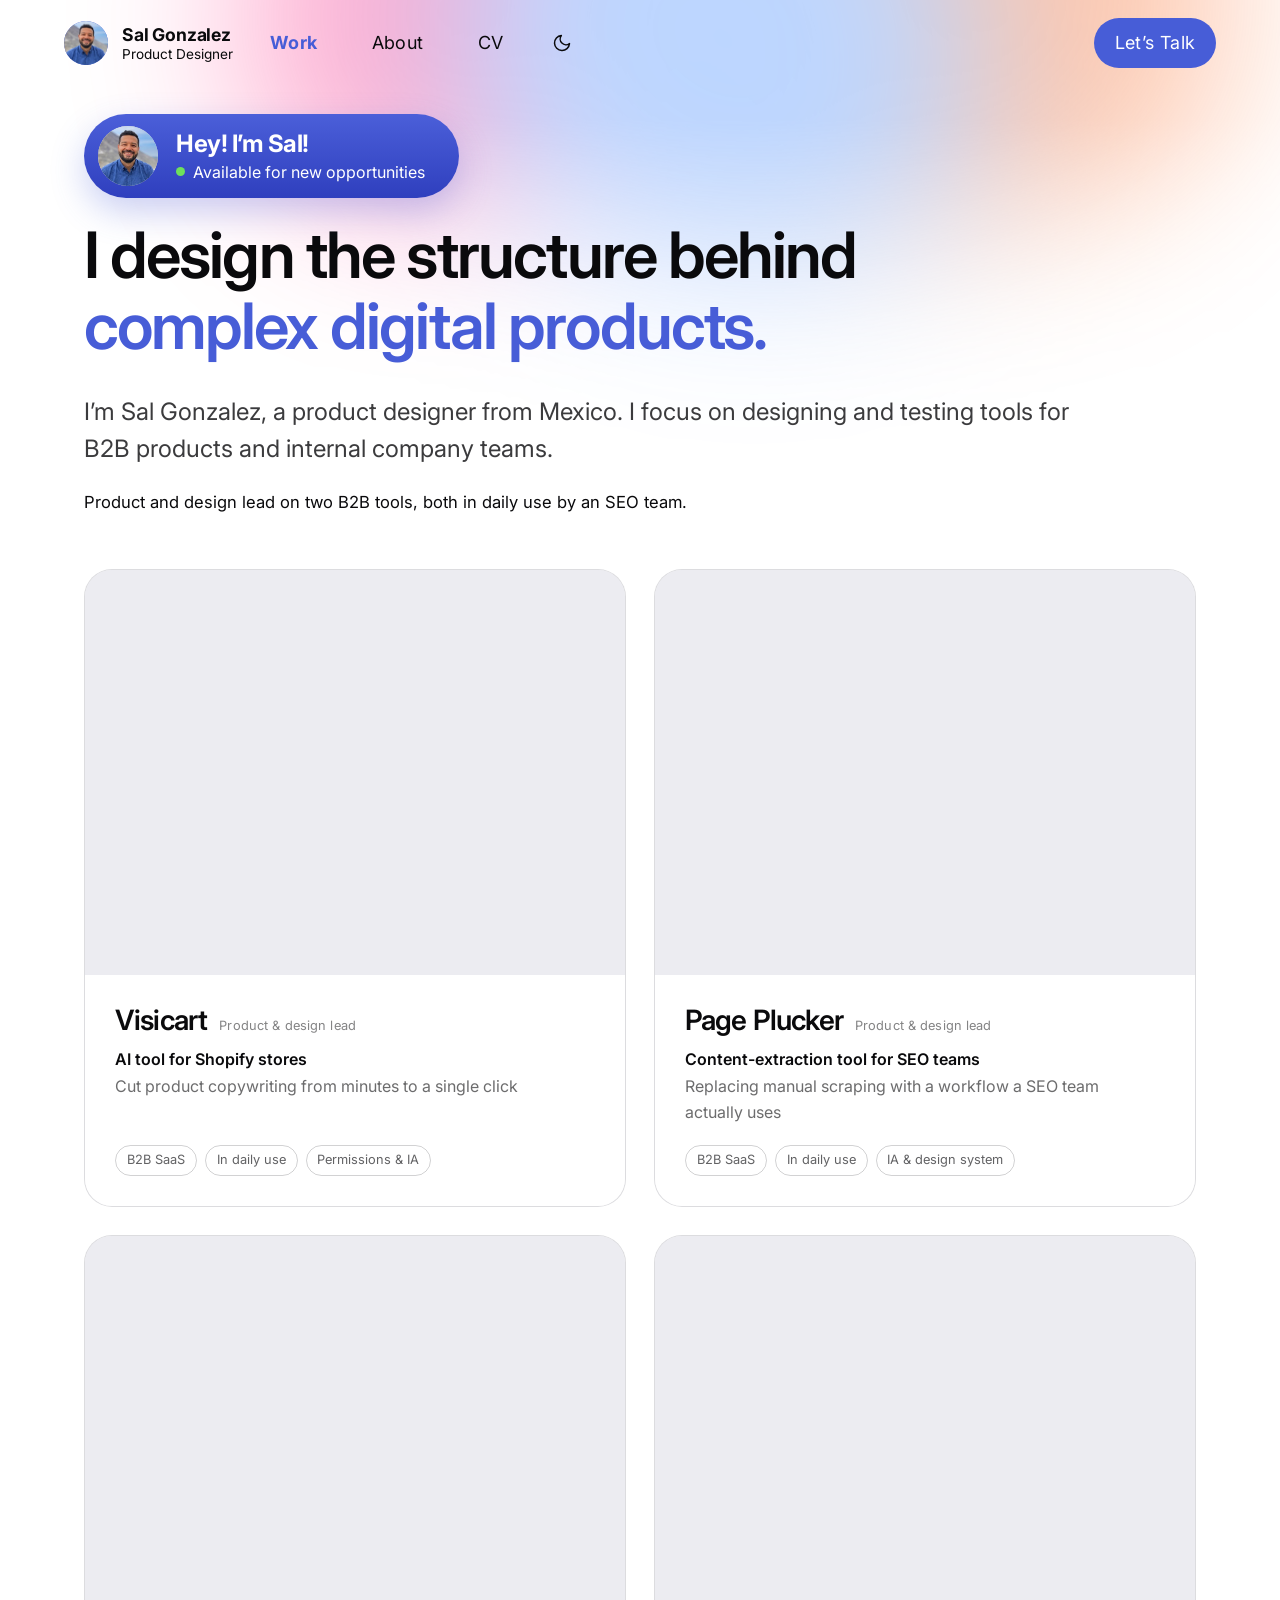
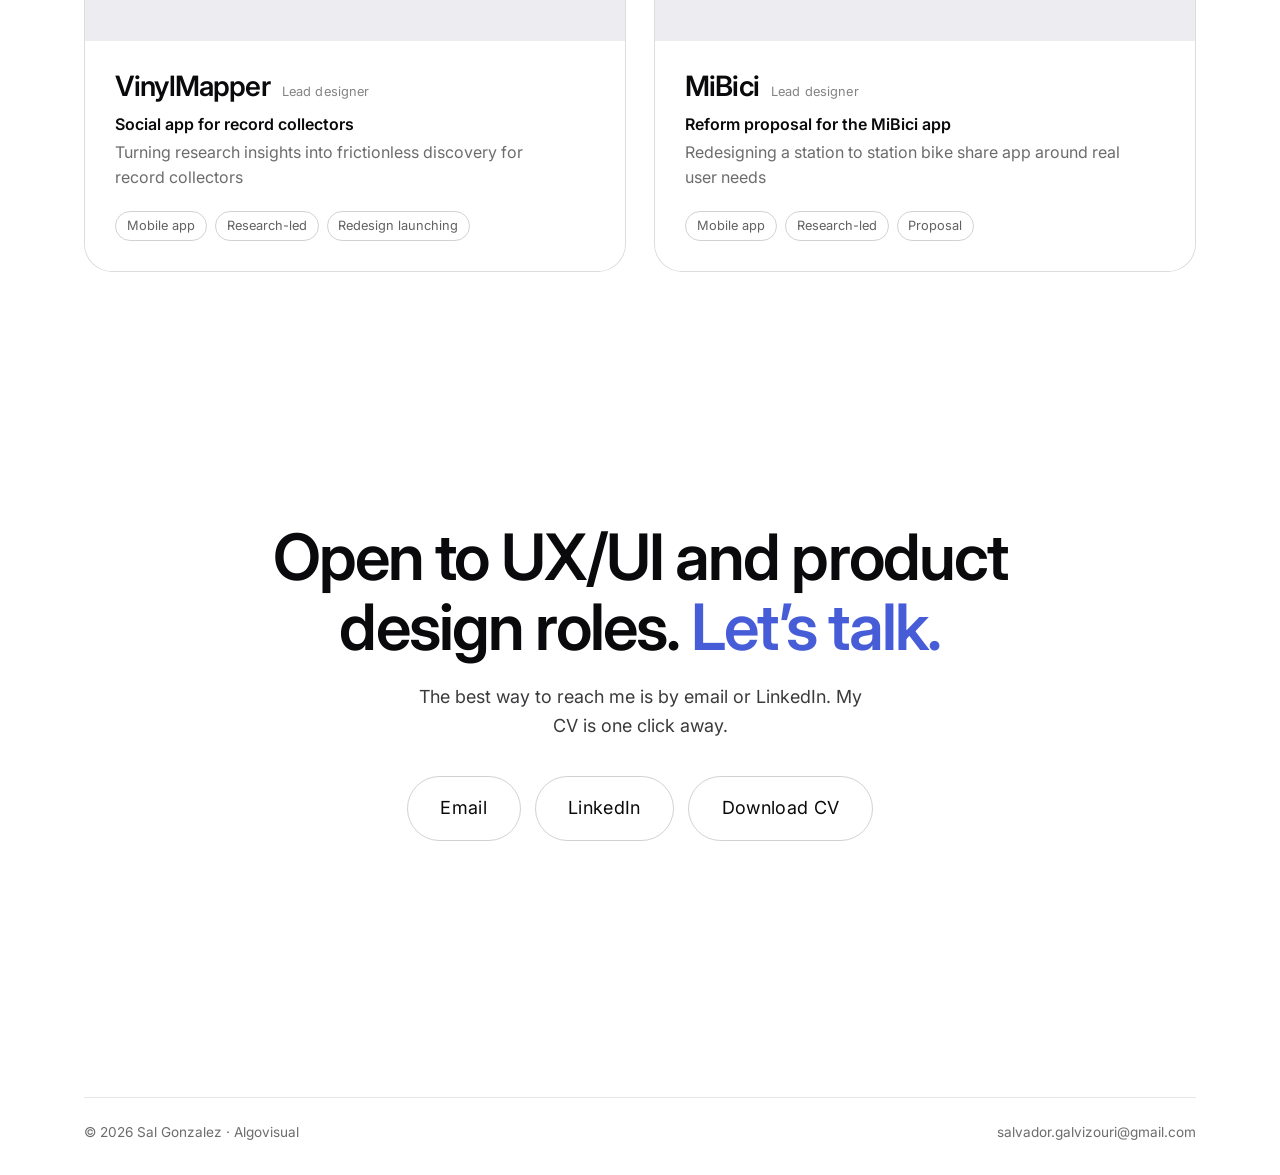
==== index.html @ 76f03313 "Home: remove the Selected work heading; new hero sentence Co-Authored-By: Claude Sonnet 5.5 <noreply" ====
<!DOCTYPE html>
<html lang="en">
<head>
<meta charset="UTF-8">
<meta name="viewport" content="width=device-width, initial-scale=1.0">
<title>Sal Gonzalez — Product Designer</title>
<meta name="description" content="Portfolio of Sal Gonzalez, a UX/UI designer for complex digital products: permissions, information architecture and design systems. Four case studies.">
<meta property="og:type" content="website">
<meta property="og:title" content="Sal Gonzalez — Product Designer">
<meta property="og:description" content="UX/UI designer for complex digital products: permissions, information architecture and design systems. Four case studies.">
<meta property="og:image" content="https://algovisual-mx.github.io/algovisual/assets/og-image.jpg">
<meta property="og:image:width" content="1200">
<meta property="og:image:height" content="630">
<meta property="og:image:alt" content="Sal Gonzalez, Product designer: four case studies">
<meta name="twitter:card" content="summary_large_image">
<link rel="icon" href="assets/favicon.ico?v=2" sizes="any">
<link rel="icon" href="assets/favicon-32.png?v=2" type="image/png" sizes="32x32">
<link rel="icon" href="assets/favicon-192.png?v=2" type="image/png" sizes="192x192">
<link rel="apple-touch-icon" href="assets/apple-touch-icon.png?v=2">

<link rel="preconnect" href="https://fonts.googleapis.com">
<link rel="preconnect" href="https://fonts.gstatic.com" crossorigin>
<link href="https://fonts.googleapis.com/css2?family=Inter:wght@400;500;600;700;800&display=swap" rel="stylesheet">

<link rel="stylesheet" href="css/style.css?v=20270106">
<link rel="stylesheet" href="css/home.css?v=20270106">
<link rel="stylesheet" href="css/hero-lab.css?v=20270106">
<script src="js/page-wipe.js?v=20270106"></script>
</head>
<body data-page="work">

<div class="nav-wrap">
  <nav class="nav" aria-label="Primary">
    <div class="nav-left">
      <a class="nav-logo" href="index.html" aria-label="Sal Gonzalez — home">
        <span class="nav-avatar" aria-hidden="true"><img src="assets/images/salvador-gonzalez-avatar.jpg" alt="" width="88" height="88" decoding="async"></span>
        <span class="nav-id">
          <span class="nav-id__name">Sal Gonzalez</span>
          <span class="nav-id__role">Product Designer</span>
        </span>
      </a>
      <a class="nav-link" data-nav="work" href="index.html">Work</a>
      <a class="nav-link" data-nav="about" href="about.html">About</a>
      <a class="nav-link has-tip" data-tip="Download CV" aria-label="CV, download" href="assets/cv/Salvador-Gonzalez-CV.pdf" download="Salvador-Gonzalez-CV.pdf">CV</a>
      <button class="theme-toggle has-tip" data-theme-toggle data-tip="Switch to dark mode" type="button" aria-label="Switch to dark mode">
        <svg class="icon-moon" viewBox="0 0 24 24" fill="none" xmlns="http://www.w3.org/2000/svg" aria-hidden="true">
          <path d="M21 12.79A9 9 0 1 1 11.21 3 7 7 0 0 0 21 12.79Z" stroke="currentColor" stroke-width="1.8" stroke-linecap="round" stroke-linejoin="round"/>
        </svg>
        <svg class="icon-sun" viewBox="0 0 24 24" fill="none" xmlns="http://www.w3.org/2000/svg" aria-hidden="true">
          <circle cx="12" cy="12" r="4.2" stroke="currentColor" stroke-width="1.8"/>
          <path d="M12 2.5v2.4M12 19.1v2.4M4.9 4.9l1.7 1.7M17.4 17.4l1.7 1.7M2.5 12h2.4M19.1 12h2.4M4.9 19.1l1.7-1.7M17.4 6.6l1.7-1.7" stroke="currentColor" stroke-width="1.8" stroke-linecap="round"/>
        </svg>
      </button>
    </div>
    <a class="btn btn-primary nav-cta has-tip has-tip--end" data-tip="Open email app" aria-label="Let&rsquo;s Talk, open email app" href="mailto:salvador.galvizouri@gmail.com">Let&rsquo;s Talk</a>
  </nav>
</div>

<main>
  <!-- Intro -->
  <section class="intro" aria-labelledby="intro-title">
    <div class="intro-glow" data-glow aria-hidden="true">
      <span class="glow-blob glow-blob--orange"></span>
      <span class="glow-blob glow-blob--pink"></span>
      <span class="glow-blob glow-blob--blue"></span>
    </div>
    <div class="container">
      <div class="hero-badge">
        <span class="hero-badge__avatar"><img src="assets/images/salvador-gonzalez-avatar.jpg" alt="" width="88" height="88" decoding="async"></span>
        <span class="hero-badge__text">
          <strong class="hero-badge__hi">Hey! I&rsquo;m Sal!</strong>
          <span class="hero-badge__status"><i class="hero-badge__dot" aria-hidden="true"></i>Available for new opportunities</span>
        </span>
      </div>
      <h1 class="intro-title" id="intro-title">I design the structure behind <span class="accent">complex digital products.</span></h1>
      <p class="intro-text">I&rsquo;m Sal Gonzalez, a product designer from Mexico. I focus on designing and testing tools for B2B products and internal company teams.</p>
      <p class="hero-proof">Product and design lead on two B2B tools, both in daily use by an SEO team.</p>
    </div>
  </section>

  <!-- PREVIOUS HERO, hidden for now (animated wordmark, head and pills). To bring it back, delete the
       comment markers around the block below and remove the .intro section that follows it.
  <section class="lab-hero" data-lab-hero>
    <h1 class="lab-title">
      <span class="lab-line lab-line--a">Hi, my name is Sal and I&rsquo;m a</span>
      <span class="lab-word" data-lab-word data-rest="fill"><noscript><span class="lab-word-fallback">UX/UI Designer</span></noscript></span>
      <span class="lab-line lab-line--b">I design complex B2B tools: permissions, information architecture and design systems.</span>
    </h1>

    <ul class="lab-meta">
      <li>UX/UI since 2018</li>
      <li>Web design since 2012</li>
      <li>I prototype in code</li>
    </ul>

    <a class="hero-scroll-cue lab-scroll" href="#product" aria-label="Scroll to work">
      <span>Scroll</span>
      <span class="line"></span>
    </a>
  </section>
  -->

  <div class="container" data-project-sections>
    <!-- Project galleries are rendered here by js/home.js using js/projects-data.js -->
  </div>

  <section class="cta-band">
    <div class="container">
      <h2 class="cta-title">Open to UX/UI and product design roles. <span class="accent">Let&rsquo;s talk.</span></h2>
      <p class="cta-sub">The best way to reach me is by email or LinkedIn. My CV is one click away.</p>
      <div class="cta-actions">
        <a class="btn btn-ghost" href="mailto:salvador.galvizouri@gmail.com">Email</a>
        <a class="btn btn-ghost" href="https://www.linkedin.com/in/salvador-alvizouri/" target="_blank" rel="noopener noreferrer">LinkedIn</a>
        <a class="btn btn-ghost" href="assets/cv/Salvador-Gonzalez-CV.pdf" download="Salvador-Gonzalez-CV.pdf">Download CV</a>
      </div>
    </div>
  </section>
</main>

<footer class="site-footer">
  <div class="container">
    <div class="footer-bottom">
      <span>&copy; <span data-year></span> Sal Gonzalez &middot; Algovisual</span>
      <a href="mailto:salvador.galvizouri@gmail.com">salvador.galvizouri@gmail.com</a>
    </div>
  </div>
</footer>

<script src="https://cdn.jsdelivr.net/npm/gsap@3.13.0/dist/gsap.min.js"></script>
<script src="js/main.js?v=20270106"></script>
<script src="js/glow.js?v=20270106"></script>
<script src="js/cursor.js?v=20270106"></script>
<script src="js/projects-data.js?v=20270106"></script>
<script src="js/home.js?v=20270106"></script>
<script src="js/tech-text.js?v=20270106"></script>
<script src="js/hero-lab.js?v=20270106"></script>
</body>
</html>
---- css/style.css ----
/* ==========================================================================
   Algovisual — global styles: reset, tokens, typography, nav, footer, buttons
   ========================================================================== */

/* ---- Reset ------------------------------------------------------------- */
*,
*::before,
*::after { box-sizing: border-box; }

html, body, h1, h2, h3, h4, p, figure, blockquote, ul, ol, dl { margin: 0; }
ul, ol { padding: 0; list-style: none; }
img, svg, video { display: block; max-width: 100%; }
a { color: inherit; text-decoration: none; }
button { font: inherit; color: inherit; background: none; border: 0; cursor: pointer; }
input, textarea { font: inherit; color: inherit; }

html {
  scroll-behavior: smooth;
  -webkit-text-size-adjust: 100%;
  overflow-x: hidden;
}

@media (prefers-reduced-motion: reduce) {
  html { scroll-behavior: auto; }
  *, *::before, *::after {
    animation-duration: 0.01ms !important;
    animation-iteration-count: 1 !important;
    transition-duration: 0.01ms !important;
    scroll-behavior: auto !important;
  }
}

/* ---- Design tokens ------------------------------------------------------ */
:root {
  --font-heading: 'Inter', -apple-system, BlinkMacSystemFont, 'Segoe UI', sans-serif;
  --font-body: 'Inter', -apple-system, BlinkMacSystemFont, 'Segoe UI', sans-serif;

  --accent: #475DD7;
  --accent-rgb: 71, 93, 215;
  --accent-soft: rgba(71, 93, 215, 0.14);

  --radius-sm: 8px;
  --radius-md: 16px;
  --radius-lg: 28px;
  --radius-pill: 999px;

  --container: 1240px;
  --gutter: clamp(20px, 5vw, 64px);

  --ease: cubic-bezier(0.16, 1, 0.3, 1);
  --dur-fast: 0.2s;
  --dur-med: 0.45s;
  --dur-slow: 0.8s;

  /* Dark theme (default) */
  --bg: #000000;
  --bg-elev: #0c0c0e;
  --bg-elev-2: #141417;
  --fg: #ffffff;
  --fg-muted: rgba(255, 255, 255, 0.62);
  --fg-faint: rgba(255, 255, 255, 0.38);
  --border: rgba(255, 255, 255, 0.12);
  --border-strong: rgba(255, 255, 255, 0.22);
  --wave-line: rgba(255, 255, 255, 0.5);
  --shadow: 0 20px 60px rgba(0, 0, 0, 0.45);
  --logo-filter: invert(1);
  /* Arrow cursor: purple with a black outline in dark mode. */
  --cursor-fill: var(--accent);
  --cursor-stroke: #000000;
}

:root[data-theme="light"] {
  --bg: #ffffff;
  --bg-elev: #f4f4f7;
  --bg-elev-2: #ececf1;
  --fg: #0a0a0c;
  --fg-muted: rgba(10, 10, 12, 0.8);
  --fg-faint: rgba(10, 10, 12, 0.6);
  --border: rgba(10, 10, 12, 0.1);
  --border-strong: rgba(10, 10, 12, 0.18);
  --wave-line: rgba(10, 10, 12, 0.4);
  --shadow: 0 20px 60px rgba(0, 0, 0, 0.1);
  --logo-filter: none;
  --cursor-fill: var(--fg);
  --cursor-stroke: none;
}

@media (prefers-color-scheme: light) {
  :root:not([data-theme="dark"]) {
    --bg: #ffffff;
    --bg-elev: #f4f4f7;
    --bg-elev-2: #ececf1;
    --fg: #0a0a0c;
    --fg-muted: rgba(10, 10, 12, 0.8);
    --fg-faint: rgba(10, 10, 12, 0.6);
    --border: rgba(10, 10, 12, 0.1);
    --border-strong: rgba(10, 10, 12, 0.18);
    --wave-line: rgba(10, 10, 12, 0.4);
    --shadow: 0 20px 60px rgba(0, 0, 0, 0.1);
    --logo-filter: none;
    --cursor-fill: var(--fg);
    --cursor-stroke: none;
  }
}

/* ---- Base ---------------------------------------------------------------*/
body {
  background: var(--bg);
  color: var(--fg);
  font-family: var(--font-body);
  font-size: 1.125rem;
  line-height: 1.6;
  -webkit-font-smoothing: antialiased;
  transition: background-color var(--dur-med) var(--ease), color var(--dur-med) var(--ease);
}

/* One heading style for the whole site: the one used by the home title. */
h1, h2, h3, h4 {
  font-family: var(--font-heading);
  font-weight: 600;
  letter-spacing: -0.03em;
  line-height: 1.1;
}

p { color: var(--fg-muted); }

.container {
  width: 100%;
  max-width: var(--container);
  margin-inline: auto;
  padding-inline: var(--gutter);
}

section { position: relative; }

::selection {
  background: var(--accent);
  color: #fff;
}

/* Focus visibility */
a:focus-visible,
button:focus-visible,
input:focus-visible {
  outline: 2px solid var(--accent);
  outline-offset: 3px;
  border-radius: 4px;
}

/* ---- Buttons -------------------------------------------------------------*/
.btn {
  display: inline-flex;
  align-items: center;
  justify-content: center;
  gap: 0.6em;
  padding: 0.95em 1.8em;
  font-family: var(--font-heading);
  font-size: 1.125rem;
  letter-spacing: 0.02em;
  border-radius: var(--radius-pill);
  white-space: nowrap;
  transition: transform var(--dur-fast) var(--ease), background-color var(--dur-fast) var(--ease), color var(--dur-fast) var(--ease), box-shadow var(--dur-fast) var(--ease);
}

.btn-primary {
  background: var(--accent);
  color: #ffffff;
}
.btn-primary:hover {
  transform: translateY(-2px);
}
.btn-primary:active { transform: translateY(0); }

.btn-ghost {
  background: transparent;
  color: var(--fg);
  border: 1px solid var(--border-strong);
}
.btn-ghost:hover {
  border-color: var(--accent);
  color: var(--accent);
  transform: translateY(-2px);
}

/* ---- Nav ------------------------------------------------------------------*/
.nav-wrap {
  position: sticky;
  top: 0;
  z-index: 100;
  width: 100%;
  background: transparent;
  transition: background-color var(--dur-med) var(--ease), box-shadow var(--dur-med) var(--ease);
}

.nav-wrap.is-scrolled {
  background: var(--bg);
  box-shadow: 0 1px 0 var(--border);
}

/* Home: the bar floats over the hero so its glow runs right to the top edge
   (no cut). js/main.js measures the bar into --nav-h and turns it solid once
   the work section arrives. */
body[data-page="work"] .nav-wrap {
  margin-bottom: calc(-1 * var(--nav-h, 80px));
}

/* Tooltip for nav items: data-tip text in a small pill under the item. */
.has-tip { position: relative; }
.has-tip::after {
  content: attr(data-tip);
  position: absolute;
  top: calc(100% + 10px);
  left: 50%;
  padding: 0.45em 0.9em;
  font-family: var(--font-heading);
  font-size: 0.8125rem;
  font-weight: 500;
  letter-spacing: 0.01em;
  line-height: 1.2;
  white-space: nowrap;
  color: var(--bg);
  background: var(--fg);
  border-radius: var(--radius-pill);
  box-shadow: var(--shadow);
  opacity: 0;
  pointer-events: none;
  transform: translate(-50%, -4px);
  transition: opacity var(--dur-fast) var(--ease), transform var(--dur-fast) var(--ease);
}
.has-tip--end::after { left: auto; right: 0; transform: translate(0, -4px); }
@media (hover: hover) {
  .has-tip:hover::after,
  .has-tip:focus-visible::after {
    opacity: 1;
    transform: translate(-50%, 0);
    transition-delay: 0.25s;
  }
  .has-tip--end:hover::after,
  .has-tip--end:focus-visible::after { transform: translate(0, 0); }
}
@media (prefers-reduced-motion: reduce) {
  .has-tip::after { transition: opacity var(--dur-fast) linear; transform: translate(-50%, 0); }
  .has-tip--end::after { transform: none; }
}

.nav {
  display: flex;
  align-items: center;
  justify-content: space-between;
  gap: 16px;
  width: 100%;
  padding: 18px var(--gutter);
}

.nav-left {
  display: flex;
  align-items: center;
  gap: clamp(4px, 1.5vw, 24px);
}

.nav-logo {
  display: inline-flex;
  align-items: center;
  gap: 14px;
  flex-shrink: 0;
  /* The hover pill's padding is cancelled by the negative margin, so the
     avatar / text sit where they would without it. */
  padding: 10px 20px 10px 10px;
  margin: -10px -20px -10px -10px;
  border-radius: var(--radius-pill);
  transition: background-color var(--dur-fast) var(--ease);
}
.nav-logo:hover {
  background: var(--bg-elev-2);
}
.nav-logo:hover .nav-id__role { color: var(--fg); }

/* Circle avatar — solid accent for now, an <img> inside it later. */
.nav-avatar {
  display: block;
  flex-shrink: 0;
  width: 44px;
  height: 44px;
  overflow: hidden;
  border-radius: 50%;
  background: var(--accent);
}
.nav-avatar img {
  display: block;
  width: 100%;
  height: 100%;
  object-fit: cover;
  object-position: 50% 25%;
}

.nav-id {
  display: flex;
  flex-direction: column;
  line-height: 1.2;
}
.nav-id__name {
  font-family: var(--font-heading);
  font-size: 1.1rem;
  font-weight: 700;
  letter-spacing: -0.01em;
  color: var(--fg);
}
.nav-id__role {
  font-size: 0.85rem;
  color: var(--fg);
  transition: color var(--dur-fast) var(--ease);
}

.nav-link {
  position: relative;
  padding: 0.55em 1em;
  font-family: var(--font-heading);
  font-size: 1.125rem;
  letter-spacing: 0.01em;
  color: var(--fg);
  border-radius: var(--radius-pill);
  white-space: nowrap;
  transition: color var(--dur-fast) var(--ease), background-color var(--dur-fast) var(--ease);
}
.nav-link:hover { color: var(--fg); background: var(--bg-elev-2); }
.nav-link.is-active { color: var(--accent); font-weight: 700; }

.nav-cta {
  padding: 0.6em 1.15em;
  flex-shrink: 0;
}

.theme-toggle {
  display: inline-flex;
  align-items: center;
  justify-content: center;
  width: 42px;
  height: 42px;
  border-radius: 50%;
  color: var(--fg);
  transition: color var(--dur-fast) var(--ease), background-color var(--dur-fast) var(--ease);
  flex-shrink: 0;
}
.theme-toggle:hover { color: var(--fg); background: var(--bg-elev-2); }
.theme-toggle svg { width: 20px; height: 20px; }
.theme-toggle .icon-sun { display: none; }
:root[data-theme="light"] .theme-toggle .icon-moon { display: none; }
:root[data-theme="light"] .theme-toggle .icon-sun { display: block; }

/* ---- Mobile nav: logo + "Menu +" toggle; staggered panel built by js/main.js
   (transition after React Bits' StaggeredMenu) -------------------------------- */
.nav-burger { display: none; }
.sm { display: none; }

@media (max-width: 700px) {
  .nav { padding: 12px var(--gutter); gap: 8px; }
  .nav-left .nav-link,
  .nav-left .theme-toggle,
  .nav-cta { display: none; }
  .nav-avatar { width: 40px; height: 40px; }

  /* Toggle: icon only. Hamburger in the bar; in the panel it morphs to a cross. */
  .sm-toggle {
    display: inline-grid;
    place-items: center;
    width: 52px;
    height: 52px;
    color: var(--fg);
    background: transparent;
    border-radius: 50%;
  }
  .nav-burger { display: inline-grid; margin-right: -8px; }
  html.menu-open .nav-burger { visibility: hidden; }
  .sm-burger { position: relative; display: block; width: 28px; height: 20px; }
  .sm-burger span {
    position: absolute;
    left: 0;
    width: 100%;
    height: 3px;
    border-radius: 3px;
    background: currentColor;
    transition: transform 0.5s cubic-bezier(0.165, 0.84, 0.44, 1), opacity 0.25s ease;
  }
  .sm-burger span:nth-child(1) { top: 0; }
  .sm-burger span:nth-child(2) { top: 8.5px; }
  .sm-burger span:nth-child(3) { top: 17px; }
  .sm-toggle.is-x .sm-burger span:nth-child(1) { transform: translateY(8.5px) rotate(45deg); }
  .sm-toggle.is-x .sm-burger span:nth-child(2) { opacity: 0; transform: scaleX(0); }
  .sm-toggle.is-x .sm-burger span:nth-child(3) { transform: translateY(-8.5px) rotate(-45deg); }
  .sm-toggle--overlay { margin-right: -8px; }
  .sm-toggle--overlay .sm-burger { width: 28px; height: 20px; }

  /* Overlay */
  .sm {
    position: fixed;
    inset: 0;
    z-index: 800; /* above the nav (100), under the page wipe (900) */
    display: block;
    overflow: hidden;
    visibility: hidden;
    pointer-events: none;
  }
  .sm:focus { outline: none; }
  .sm.is-open,
  .sm.is-closing { visibility: visible; }
  .sm.is-open { pointer-events: auto; }

  .sm-header {
    position: absolute;
    top: 0;
    left: 0;
    width: 100%;
    display: flex;
    align-items: center;
    justify-content: space-between;
    padding: 12px var(--gutter);
    z-index: 20;
  }
  .sm-brand { pointer-events: auto; }

  .sm-prelayers { position: absolute; inset: 0; z-index: 5; pointer-events: none; }
  .sm-prelayer { position: absolute; inset: 0; transform: translateX(100%); }
  .sm-prelayer:nth-child(1) { background: color-mix(in srgb, var(--accent) 38%, var(--bg)); }
  .sm-prelayer:nth-child(2) { background: var(--accent); }

  .sm-panel {
    position: absolute;
    inset: 0;
    z-index: 10;
    display: flex;
    flex-direction: column;
    padding: 6.5rem var(--gutter) calc(1.75rem + env(safe-area-inset-bottom, 0px));
    overflow-y: auto;
    background: var(--bg);
    transform: translateX(100%);
  }
  .sm-panel-inner { flex: 1; display: flex; flex-direction: column; gap: 1.25rem; }

  .sm-panel-list { list-style: none; margin: 0; padding: 0; display: flex; flex-direction: column; gap: 0.5rem; }
  .sm-panel-itemWrap { position: relative; overflow: hidden; line-height: 1; }
  .sm-panel-item {
    position: relative;
    display: inline-block;
    font-family: var(--font-heading);
    font-weight: 600;
    font-size: clamp(3rem, 16vw, 4rem);
    line-height: 1;
    letter-spacing: -0.04em;
    text-transform: uppercase;
    color: var(--fg);
    transition: color 0.25s;
  }
  .sm-panel-item:hover,
  .sm-panel-item.is-active { color: var(--accent); }
  .sm-panel-itemLabel { display: inline-block; transform: translateY(140%) rotate(10deg); transform-origin: 50% 100%; will-change: transform; }

  /* Dark / light mode: a row of its own under the links */
  .sm-panel-itemWrap--theme { margin-top: 1.25rem; padding-top: 1.25rem; border-top: 1px solid var(--border); }
  .sm-theme {
    display: inline-flex;
    align-items: center;
    color: var(--fg-muted);
    font-family: var(--font-heading);
    font-size: 1.25rem;
    font-weight: 500;
    padding: 4px 0;
    transition: color 0.25s;
  }
  .sm-theme:hover { color: var(--accent); }
  .sm-theme .sm-panel-itemLabel { display: inline-flex; align-items: center; gap: 12px; }
  .sm-theme svg { width: 22px; height: 22px; }
  .sm-theme .icon-sun { display: none; }
  :root[data-theme="light"] .sm-theme .icon-moon { display: none; }
  :root[data-theme="light"] .sm-theme .icon-sun { display: block; }

  /* Let's Talk: full-width button */
  .sm-foot { margin-top: auto; padding-top: 2rem; }
  .sm-cta { width: 100%; opacity: 0; transform: translateY(25px); }

  /* ---- Motion: open --------------------------------------------------------
     layers 0 / 0.07s, panel 0.15s, links 0.25s + 0.1s each, numbers +0.1s,
     contact block 0.41s. Easing: quart out (GSAP power4.out). */
  .sm.is-open .sm-prelayer { transform: none; transition: transform 0.5s cubic-bezier(0.165, 0.84, 0.44, 1); }
  .sm.is-open .sm-prelayer:nth-child(2) { transition-delay: 0.07s; }
  .sm.is-open .sm-panel { transform: none; transition: transform 0.65s cubic-bezier(0.165, 0.84, 0.44, 1) 0.15s; }

  .sm.is-open .sm-panel-itemLabel,
  .sm.is-closing .sm-panel-itemLabel { transform: none; }
  .sm.is-open .sm-panel-itemLabel { transition: transform 1s cubic-bezier(0.165, 0.84, 0.44, 1) calc(0.25s + var(--i, 0) * 0.1s); }
  .sm.is-open .sm-cta,
  .sm.is-closing .sm-cta { opacity: 1; transform: none; }
  .sm.is-open .sm-cta {
    transition: opacity 0.55s ease-out 0.5s, transform 0.55s cubic-bezier(0.215, 0.61, 0.355, 1) 0.5s, background-color var(--dur-fast) var(--ease);
  }

  /* ---- Motion: close — everything slides out together (power3.in, 0.32s) --- */
  .sm:not(.is-open) .sm-prelayer,
  .sm:not(.is-open) .sm-panel { transition: transform 0.32s cubic-bezier(0.55, 0.055, 0.675, 0.19); }
}

html.menu-open { overflow: hidden; }

@media (max-width: 700px) and (prefers-reduced-motion: reduce) {
  .sm *,
  .sm { transition-duration: 0.01s !important; transition-delay: 0s !important; }
}

/* ---- Page offset (fixed nav) ---------------------------------------------*/
main { display: block; }

/* ---- Custom cursor --------------------------------------------------------
   A purple rounded-arrow cursor that tracks the pointer (desktop /
   fine-pointer only, see js/cursor.js). The wrapper is a zero-size anchor
   positioned via left/top from JS; the arrow and the "view" circle are two
   independently-transformed children cross-faded between via the
   .is-view class, each with its own hotspot alignment. */
.has-custom-cursor,
.has-custom-cursor a,
.has-custom-cursor button {
  cursor: none;
}

.cursor-dot {
  position: fixed;
  top: 0;
  left: 0;
  width: 0;
  height: 0;
  pointer-events: none;
  z-index: 1000;
  opacity: 0;
  /* Moved with transform (set from js/cursor.js), not left/top, so following
     the pointer doesn't trigger layout. */
  will-change: transform;
}

.cursor-dot.is-active { opacity: 1; }

.cursor-dot__arrow {
  position: absolute;
  top: -4px;
  left: -4px;
  width: 30px;
  height: 30px;
  max-width: none;
  /* Dark mode: purple with a black outline. Light mode: var(--fg). The outline
     is painted under the fill so it only shows outside the arrow. */
  fill: var(--cursor-fill);
  stroke: var(--cursor-stroke);
  stroke-width: 9;
  stroke-linejoin: round;
  paint-order: stroke fill;
  overflow: visible;
  transform-origin: 0 0;
  transition: opacity 0.2s ease, transform 0.25s var(--ease);
}
.cursor-dot.is-view .cursor-dot__arrow {
  opacity: 0;
  transform: scale(0.4);
}

.cursor-dot__circle {
  position: absolute;
  top: 0;
  left: 0;
  width: 72px;
  height: 72px;
  display: flex;
  align-items: center;
  justify-content: center;
  border-radius: 50%;
  /* Same purple as the buttons. */
  background: var(--accent);
  opacity: 0;
  transform: translate(-50%, -50%) scale(0.3);
  transition: transform 0.3s cubic-bezier(0.34, 1.56, 0.64, 1), opacity 0.2s ease, background-color 0.25s ease;
}
.cursor-dot.is-view .cursor-dot__circle {
  opacity: 1;
  transform: translate(-50%, -50%) scale(1);
}

.cursor-dot__label {
  opacity: 0;
  font-family: var(--font-heading);
  font-size: 0.85rem;
  letter-spacing: 0.02em;
  color: #fff;
  transition: opacity 0.2s ease;
}
.cursor-dot.is-view .cursor-dot__label { opacity: 1; }

/* ---- Contact band (before the footer) ------------------------------------*/
.cta-band {
  padding-block: clamp(70px, 12vw, 140px);
  text-align: center;
}

.cta-title {
  /* Same size as the section titles on phones, growing to 4rem on desktop. */
  font-size: clamp(1.8rem, 6vw, 4rem);
  max-width: 20ch;
  margin-inline: auto;
}

.cta-title .accent { color: var(--accent); }

.cta-sub {
  margin: 20px auto 0;
  max-width: 42ch;
}

.cta-actions {
  margin-top: 36px;
  display: flex;
  flex-wrap: wrap;
  justify-content: center;
  gap: 14px;
}

/* ---- Footer ---------------------------------------------------------------*/
.site-footer {
  padding-block: 0 32px;
  margin-top: clamp(64px, 9vw, 120px);
}


.footer-bottom {
  display: flex;
  flex-wrap: wrap;
  justify-content: space-between;
  gap: 12px;
  padding-top: 24px;
  border-top: 1px solid var(--border);
  font-size: 0.85rem;
  color: var(--fg-faint);
}

.footer-bottom a:hover { color: var(--accent); }

/* ---- Reveal-on-scroll utility ---------------------------------------------*/
.reveal {
  opacity: 0;
  transform: translateY(28px);
  transition: opacity var(--dur-slow) var(--ease), transform var(--dur-slow) var(--ease);
}
.reveal.is-visible {
  opacity: 1;
  transform: translateY(0);
}

/* ---- Page wipe transition ---------------------------------------------------
   Five rows slide in from both sides and meet in the middle, covering the
   page while the next one loads, then retract. The project title is repeated
   inside every half so it reads as one continuous line across the rows.
   Driven by js/page-wipe.js (adds .is-covering / .is-covered / .is-opening). */
.page-wipe {
  --wipe-bg: var(--accent);
  --wipe-color: #fff;
  --wipe-accent: #fff;
  --wipe-duration: 620ms;

  position: fixed;
  inset: 0;
  z-index: 900; /* under the custom cursor (1000) */
  display: grid;
  grid-template-rows: repeat(5, 20dvh);
  visibility: hidden;
  pointer-events: none;
}

.page-wipe__row { position: relative; height: 20dvh; overflow: hidden; }

.page-wipe__half {
  position: absolute;
  top: 0;
  bottom: 0;
  width: 0;
  overflow: hidden;
  background: var(--wipe-bg);
  transition: width var(--wipe-duration) cubic-bezier(.76, 0, .24, 1);
  transition-delay: var(--delay);
}
.page-wipe__half--start { left: 0; }
.page-wipe__half--end { right: 0; }

.page-wipe__title {
  position: absolute;
  top: calc(var(--row) * -20dvh);
  width: 100vw;
  height: 100dvh;
  display: grid;
  place-items: center;
}
.page-wipe__half--start .page-wipe__title { left: 0; }
.page-wipe__half--end .page-wipe__title { right: 0; }

.page-wipe__title span {
  width: 100vw;
  padding-inline: 4vw;
  color: var(--wipe-color);
  /* System stack on purpose: a web font would load late on the new page and
     make the title swap/jump while the screen is covered. */
  font-family: -apple-system, BlinkMacSystemFont, "Segoe UI", Helvetica, Arial, sans-serif;
  font-size: clamp(40px, 8vw, 140px);
  font-weight: 700;
  line-height: .9;
  letter-spacing: -.05em;
  text-align: center;
}

.page-wipe__row:nth-child(3)::after {
  content: "";
  position: absolute;
  left: 50%;
  top: 50%;
  z-index: 5;
  width: 7px;
  aspect-ratio: 1;
  border-radius: 50%;
  background: var(--wipe-accent);
  opacity: 0;
  transform: translate(-50%, -50%) scale(.3);
  transition: opacity 160ms ease 280ms, transform 280ms ease 280ms;
}

.page-wipe.is-covering,
.page-wipe.is-covered,
.page-wipe.is-opening { visibility: visible; }

.page-wipe.is-covering .page-wipe__half,
.page-wipe.is-covered .page-wipe__half { width: 50%; }

.page-wipe.is-covering .page-wipe__row:nth-child(3)::after {
  opacity: 1;
  transform: translate(-50%, -50%) scale(1);
}

.page-wipe.is-covered .page-wipe__half { transition: none; }

.page-wipe.is-opening .page-wipe__half {
  width: 0;
  transition-delay: calc(100ms - var(--delay));
}

@media (max-width: 700px) {
  .page-wipe__title span { padding-inline: 20px; font-size: clamp(36px, 13vw, 72px); }
}

@media (prefers-reduced-motion: reduce) {
  .page-wipe { display: none; }
}
---- css/home.css ----
/* ==========================================================================
   Home / Work page
   ========================================================================== */

/* ---- Intro (home): a static headline and a short paragraph, no motion --- */
.intro {
  position: relative;
  overflow: hidden;
  /* Compact: the nav floats over the top edge and the hero ends early, so the
     start of the work section shows above the fold. */
  padding-top: calc(var(--nav-h, 80px) + 28px);
  padding-bottom: clamp(16px, 2.4vw, 32px);
}

.intro .container {
  position: relative;
  z-index: 1;
}

/* Soft colour glow behind the intro: three blurred blobs that drift in slow
   orbits (js/glow.js pauses them off screen). Inspired by the glow on
   niklaspeterson.com, rebuilt here with plain CSS. */
.intro-glow {
  --glow-opacity: 0.26;
  container-type: inline-size;
  position: absolute;
  top: 0;
  bottom: 0;
  left: 50%;
  width: 100%;
  min-width: 768px;
  max-width: 1440px;
  transform: translateX(-50%);
  opacity: var(--glow-opacity);
  pointer-events: none;
  /* Fully faded by the bottom edge of the section, so the next section
     starts on the plain page background with no visible cut. */
  -webkit-mask-image: linear-gradient(to bottom, #000 0%, #000 22%, transparent 100%);
  mask-image: linear-gradient(to bottom, #000 0%, #000 22%, transparent 100%);
}

:root[data-theme="light"] .intro-glow { --glow-opacity: 0.34; }

@media (prefers-color-scheme: light) {
  :root:not([data-theme="dark"]) .intro-glow { --glow-opacity: 0.34; }
}

.glow-blob {
  position: absolute;
  top: var(--y);
  left: var(--x);
  width: var(--size);
  height: var(--size);
  margin: calc(var(--size) / -2) 0 0 calc(var(--size) / -2);
  background: var(--color);
  border-radius: var(--shape);
  filter: blur(7cqw);
  will-change: transform;
  animation: glow-orbit var(--duration) linear infinite;
}

.glow-blob--orange {
  --color: #fb5607;
  --x: 76cqw; --y: -1cqw; --size: 40cqw;
  --shape: 58% 42% 49% 51% / 47% 56% 44% 53%;
  --duration: 36s;
  --radius: 11cqw;
}

.glow-blob--pink {
  --color: #ff006e;
  --x: 36cqw; --y: 1cqw; --size: 34cqw;
  --shape: 44% 56% 61% 39% / 52% 41% 59% 48%;
  --duration: 32s;
  --radius: 9cqw;
}

.glow-blob--blue {
  --color: #3a86ff;
  --x: 56cqw; --y: 3cqw; --size: 42cqw;
  --shape: 52% 48% 40% 60% / 46% 57% 43% 54%;
  --duration: 40s;
  --radius: 12cqw;
}

.glow-blob--pink { animation-direction: reverse; }

@keyframes glow-orbit {
  from { transform: rotate(0deg) translateX(var(--radius)) rotate(0deg); }
  to { transform: rotate(360deg) translateX(var(--radius)) rotate(-360deg); }
}

.intro-glow[data-offscreen] .glow-blob { animation-play-state: paused; }

@media (prefers-reduced-motion: reduce) {
  .glow-blob { animation: none; }
}

/* ---- Hero badge: slides in once the page has loaded; the avatar pops with a
   bounce. Pure CSS, delayed so it plays after first paint and page transitions. */
.hero-badge {
  display: inline-flex;
  align-items: center;
  gap: 18px;
  max-width: 100%;
  margin-bottom: clamp(14px, 2vw, 22px);
  padding: 12px clamp(22px, 3vw, 34px) 12px 14px;
  color: #ffffff;
  background: linear-gradient(180deg, #4b5fd9 0%, #2f3fbe 100%);
  border-radius: var(--radius-pill);
  box-shadow: 0 14px 34px rgba(var(--accent-rgb), 0.28);
  animation: badge-in 0.9s var(--ease) 0.5s both;
}

.hero-badge__avatar {
  flex-shrink: 0;
  width: 60px;
  height: 60px;
  overflow: hidden;
  border-radius: 50%;
  background: #d9d9d9;
  animation: badge-pop 0.9s cubic-bezier(0.3, 1.5, 0.5, 1) 0.95s both;
}
.hero-badge__avatar img {
  display: block;
  width: 100%;
  height: 100%;
  object-fit: cover;
  object-position: 50% 25%;
}

.hero-badge__text { display: flex; flex-direction: column; gap: 4px; min-width: 0; }

.hero-badge__hi {
  font-family: var(--font-heading);
  font-size: clamp(1.15rem, 2.2vw, 1.5rem);
  font-weight: 700;
  letter-spacing: -0.02em;
  line-height: 1.1;
}

.hero-badge__status {
  display: flex;
  align-items: center;
  gap: 8px;
  font-size: clamp(0.82rem, 1.5vw, 1rem);
  line-height: 1.25;
}

.hero-badge__dot {
  flex-shrink: 0;
  width: 9px;
  height: 9px;
  border-radius: 50%;
  background: #6ee05c;
  animation: badge-dot 2.4s ease-out 1.6s infinite;
}

@keyframes badge-in {
  from { opacity: 0; transform: translateX(-64px); }
  to   { opacity: 1; transform: none; }
}
@keyframes badge-pop {
  0%   { transform: scale(0); }
  55%  { transform: scale(1.22); }
  75%  { transform: scale(0.92); }
  100% { transform: scale(1); }
}
@keyframes badge-dot {
  0%   { box-shadow: 0 0 0 0 rgba(110, 224, 92, 0.6); }
  70%  { box-shadow: 0 0 0 9px rgba(110, 224, 92, 0); }
  100% { box-shadow: 0 0 0 0 rgba(110, 224, 92, 0); }
}

/* Reduced motion: no sliding or bouncing, just a soft fade so the badge still
   arrives instead of being there from the start. */
@keyframes badge-fade { from { opacity: 0; } to { opacity: 1; } }
@media (prefers-reduced-motion: reduce) {
  .hero-badge { animation: badge-fade 0.8s ease 0.5s both; }
  .hero-badge__avatar, .hero-badge__dot { animation: none; }
}

/* Safety net (js/main.js): if the browser never started the entrance, show the
   badge as it is rather than leaving it invisible. */
.hero-badge.is-static,
.hero-badge.is-static .hero-badge__avatar,
.hero-badge.is-static .hero-badge__dot { animation: none; }

@media (max-width: 480px) {
  .hero-badge { gap: 14px; padding-left: 12px; }
  .hero-badge__avatar { width: 52px; height: 52px; }
}

.intro-title {
  max-width: 20ch;
  font-size: clamp(2.1rem, 5.4vw, 4rem);
  font-weight: 600;
  line-height: 1.1;
  letter-spacing: -0.03em;
  text-wrap: balance;
}

.intro-title .accent { color: var(--accent); }

.intro-text {
  max-width: 66ch;
  margin-top: clamp(20px, 2.6vw, 32px);
  font-size: clamp(1.15rem, 2vw, 1.5rem);
  line-height: 1.55;
  color: var(--fg-muted);
}

/* ---- Hero scroll cue (used by the home hero, see css/hero-lab.css) ------- */
.hero-scroll-cue {
  display: flex;
  flex-direction: column;
  align-items: center;
  gap: 10px;
  color: var(--fg-faint);
  font-family: var(--font-heading);
  font-size: 0.9rem;
  letter-spacing: 0.05em;
}

.hero-scroll-cue .line {
  width: 1px;
  height: 34px;
  background: linear-gradient(180deg, var(--accent), transparent);
  animation: scrollcue 1.8s var(--ease) infinite;
}

@keyframes scrollcue {
  0% { transform: scaleY(0); transform-origin: top; opacity: 0; }
  40% { transform: scaleY(1); transform-origin: top; opacity: 1; }
  60% { transform: scaleY(1); transform-origin: bottom; opacity: 1; }
  100% { transform: scaleY(0); transform-origin: bottom; opacity: 0; }
}

/* ---- Section headers ----------------------------------------------------*/
.section-head {
  display: flex;
  flex-wrap: wrap;
  justify-content: space-between;
  align-items: flex-end;
  gap: 20px;
  margin-bottom: clamp(28px, 5vw, 48px);
}

.section-title {
  font-size: clamp(1.8rem, 4.2vw, 2.8rem);
  margin-top: 10px;
}

.section-subtitle {
  color: var(--fg-muted);
  max-width: 40ch;
}

.work-section {
  padding-block: clamp(60px, 9vw, 110px);
  scroll-margin-top: 90px;
}

.work-section:first-of-type {
  padding-top: clamp(8px, 2vw, 24px);
}

/* ---- Project grid ---------------------------------------------------------*/
.project-grid {
  display: grid;
  grid-template-columns: repeat(2, 1fr);
  gap: clamp(16px, 2.4vw, 28px);
}

@media (max-width: 640px) {
  .project-grid { grid-template-columns: 1fr; }
}

.project-card {
  position: relative;
  display: block;
  border-radius: var(--radius-md);
  overflow: hidden;
  background: var(--bg-elev);
  border: 1px solid var(--border);
  transition: transform var(--dur-med) var(--ease), border-color var(--dur-med) var(--ease), box-shadow var(--dur-med) var(--ease);
}

.project-card:hover {
  transform: translateY(-6px);
  border-color: var(--border-strong);
  box-shadow: var(--shadow);
}

.project-card-media {
  position: relative;
  aspect-ratio: 4 / 3;
  overflow: hidden;
}

.project-card-media img {
  width: 100%;
  height: 100%;
  object-fit: cover;
  transition: transform var(--dur-slow) var(--ease);
}

.project-card:hover .project-card-media img {
  transform: scale(1.06);
}

.project-card-media::after {
  content: "";
  position: absolute;
  inset: 0;
  background: linear-gradient(180deg, transparent 40%, rgba(0,0,0,0.55) 100%);
  opacity: 0;
  transition: opacity var(--dur-med) var(--ease);
}
.project-card:hover .project-card-media::after { opacity: 1; }

.project-card-arrow {
  position: absolute;
  top: 14px;
  right: 14px;
  width: 38px;
  height: 38px;
  border-radius: 50%;
  background: rgba(0,0,0,0.35);
  backdrop-filter: blur(6px);
  display: flex;
  align-items: center;
  justify-content: center;
  color: #fff;
  opacity: 0;
  transform: translate(-6px, 6px) rotate(-40deg);
  transition: opacity var(--dur-med) var(--ease), transform var(--dur-med) var(--ease);
}
.project-card-arrow svg { width: 16px; height: 16px; }
.project-card:hover .project-card-arrow {
  opacity: 1;
  transform: translate(0,0) rotate(0deg);
}

.project-card-body {
  padding: 18px 20px 22px;
  display: flex;
  justify-content: space-between;
  align-items: flex-start;
  gap: 12px;
}

.project-card-title {
  font-family: var(--font-heading);
  font-size: 0.95rem;
  letter-spacing: 0.01em;
  text-transform: none;
  color: var(--fg);
  line-height: 1.35;
}

.project-card-meta {
  display: flex;
  flex-direction: column;
  align-items: flex-end;
  gap: 4px;
  flex-shrink: 0;
  text-align: right;
}

.project-card-cat {
  font-size: 0.72rem;
  color: var(--accent);
  white-space: nowrap;
}

.project-card-year {
  font-size: 0.72rem;
  color: var(--fg-faint);
}

/* ---- CTA band -----------------------------------------------------------*/

/* ---- Work list: alternating image / text rows (no cards) --------------------
   Row 1 has the image on the right, row 2 on the left, and so on. The image
   floats gently up and down in a loop. */
.work-list {
  display: flex;
  flex-direction: column;
  gap: clamp(64px, 10vw, 140px);
}

.work-row {
  display: grid;
  grid-template-columns: 1fr 1fr;
  align-items: center;
  gap: clamp(32px, 6vw, 96px);
}

.work-row--flip .work-row__text { order: 2; }
.work-row--flip .work-row__media { order: 1; }

.work-row__title {
  font-size: clamp(1.8rem, 3.6vw, 3rem);
}

.work-row__desc {
  margin-top: 16px;
  max-width: 44ch;
}

.work-row__tags {
  display: flex;
  flex-wrap: wrap;
  gap: 10px;
  margin-top: 24px;
}

.work-row__tags li {
  padding: 0.35em 0.95em;
  font-size: 0.85rem;
  color: var(--fg-muted);
  border: 1px solid var(--border-strong);
  border-radius: var(--radius-pill);
}

.work-row__cta {
  margin-top: 32px;
}
.work-row__cta svg {
  width: 18px;
  height: 18px;
  flex-shrink: 0;
}

.work-row__media {
  display: flex;
  justify-content: center;
}

.work-row__img {
  width: min(100%, 440px);
  height: auto;
  animation: work-float 5.5s ease-in-out infinite;
}
.work-row:nth-child(even) .work-row__img {
  animation-duration: 6.5s;
  animation-delay: -2.4s;
}
.work-row:nth-child(3n) .work-row__img { animation-delay: -1.2s; }

@keyframes work-float {
  0%, 100% { transform: translateY(0); }
  50% { transform: translateY(-12px); }
}

@media (max-width: 820px) {
  .work-row { grid-template-columns: 1fr; }
  /* Single column: image always on top, whichever side it sits on desktop. */
  .work-row .work-row__text { order: 1; }
  .work-row .work-row__media { order: 0; }
  .work-row__img { width: min(100%, 340px); }
}

/* ---- Work cards: two columns, the whole card is the link ----------------------
   Image floats gently; hover lifts the card (the cursor turns into "View"). */
.work-cards {
  display: grid;
  grid-template-columns: repeat(2, minmax(0, 1fr));
  gap: clamp(16px, 2.4vw, 28px);
}

@media (max-width: 720px) {
  .work-cards { grid-template-columns: 1fr; }
}

.work-card {
  display: flex;
  flex-direction: column;
  overflow: hidden;
  border-radius: var(--radius-lg);
  background: var(--bg-elev);
  border: 1px solid var(--border);
  transition: transform var(--dur-med) var(--ease), border-color var(--dur-med) var(--ease), box-shadow var(--dur-med) var(--ease);
}

.work-card:hover,
.work-card:focus-visible {
  transform: translateY(-6px);
  border-color: var(--border-strong);
  box-shadow: var(--shadow);
}

.work-card__media {
  position: relative;
  aspect-ratio: 4 / 3;
  overflow: hidden;
  background: var(--bg-elev-2);
}

/* Absolutely sized so images of any proportion fit the same frame. */
.work-card__img {
  position: absolute;
  inset: clamp(20px, 3vw, 36px);
  width: calc(100% - 2 * clamp(20px, 3vw, 36px));
  height: calc(100% - 2 * clamp(20px, 3vw, 36px));
  object-fit: contain;
  animation: work-float 5.5s ease-in-out infinite;
}
.work-card:nth-child(even) .work-card__img {
  animation-duration: 6.5s;
  animation-delay: -2.4s;
}

/* Looping video preview: fills the whole media frame, no float. */
.work-card__video {
  position: absolute;
  inset: 0;
  width: 100%;
  height: 100%;
  object-fit: cover;
  pointer-events: none;
}

/* White text panel in both themes, so its text is fixed dark. */
.work-card__body {
  display: flex;
  flex-direction: column;
  flex: 1;
  padding: clamp(20px, 2.6vw, 30px);
  background: #fff;
  color: #0a0a0c;
}
.work-card__body .work-card__title { color: #0a0a0c; }
.work-card__body .work-card__desc { color: rgba(10, 10, 12, 0.64); }

.work-card__title {
  font-size: clamp(1.3rem, 2.2vw, 1.75rem);
}

/* Title with the role beside it: smaller and lighter than the title. */
.work-card__head {
  display: flex;
  flex-wrap: wrap;
  align-items: baseline;
  gap: 2px 12px;
}

.work-card__body .work-card__role {
  font-size: 0.8rem;
  font-weight: 400;
  letter-spacing: 0.01em;
  color: rgba(10, 10, 12, 0.5);
}

/* Product type and result stacked, told apart by weight and tone (no separator): type in bold, result in regular. */
.work-card__desc .work-card__type,
.work-card__desc .work-card__result {
  display: block;
}

.work-card__body .work-card__desc .work-card__type {
  font-weight: 600;
  color: #0a0a0c;
}

.work-card__body .work-card__desc .work-card__result {
  margin-top: 2px;
  font-weight: 400;
  color: rgba(10, 10, 12, 0.6);
}

.work-card__desc {
  margin-top: 10px;
  font-size: 1rem;
  max-width: 46ch;
}

.work-card__tags {
  display: flex;
  flex-wrap: wrap;
  gap: 8px;
  margin-top: auto;
  padding-top: 20px;
}

.work-card__tags li {
  padding: 0.3em 0.85em;
  font-size: 0.8rem;
  color: rgba(10, 10, 12, 0.64);
  border: 1px solid rgba(10, 10, 12, 0.18);
  border-radius: var(--radius-pill);
}

@media (prefers-reduced-motion: reduce) {
  .work-card__img { animation: none; }
}

/* ---- Hero: proof line and a strip of the four projects --------------------- */
.hero-proof {
  max-width: 74ch;
  margin-top: clamp(14px, 2vw, 22px);
  font-size: clamp(0.95rem, 1.3vw, 1.05rem);
  line-height: 1.5;
  color: var(--fg);
}

/* Visicart's exported preview video carries a small watermark near its right edge;
   sliding the crop window to the left keeps it out of the frame. */
.work-card__video--crop { object-position: 25% 50%; }
---- css/hero-lab.css ----
/* ==========================================================================
   Home hero: 3D head, designed-live
   wordmark, tagline and meta row.
   ========================================================================== */

.lab-hero {
  position: relative;
  min-height: calc(100svh - 88px);
  display: flex;
  flex-direction: column;
  align-items: center;
  justify-content: center;
  gap: clamp(8px, 2vh, 20px);
  padding: clamp(16px, 3vh, 40px) var(--gutter) clamp(56px, 9vh, 84px);
  text-align: center;
  background: var(--bg);
  overflow: hidden;
}

/* ---- Head: layered wireframe that tilts toward the pointer -------------- */
.lab-head {
  width: clamp(110px, min(20vw, 22vh), 230px);
  aspect-ratio: 1;
  perspective: 700px;
  animation: lab-in 1s var(--ease) 0.05s both;
}

.lab-head__model {
  position: relative;
  width: 100%;
  height: 100%;
  transform-style: preserve-3d;
  will-change: transform;
}

.lab-head__layer {
  position: absolute;
  inset: 0;
  width: 100%;
  height: 100%;
  object-fit: contain;
  opacity: var(--o, 1);
  transform: translateZ(var(--z, 0px));
  pointer-events: none;
  user-select: none;
  -webkit-user-drag: none;
}

/* ---- Title block ------------------------------------------------------- */
.lab-title {
  width: 100%;
  max-width: 1100px;
  display: flex;
  flex-direction: column;
  align-items: center;
  font-family: var(--font-heading);
  font-weight: 400;
}

.lab-line strong { font-weight: 700; }

.lab-line {
  display: block;
  font-size: clamp(1.4rem, min(4.5vw, 6.2vh), 3.6rem);
  line-height: 1.15;
  letter-spacing: -0.02em;
  color: var(--fg);
}

.lab-line--a {
  animation: lab-in 0.9s var(--ease) 0.35s both;
}

/* Wordmark canvas (js/tech-text.js) — coloured by this `color`. */
.lab-word {
  display: block;
  width: 100%;
  height: clamp(140px, min(22vw, 31vh), 280px);
  color: var(--accent);
}

/* The positioning line and the meta row are the key facts: they show right
   away (a short fade), without waiting for the wordmark to be designed. */
.lab-line--b {
  max-width: 34ch;
  margin-top: clamp(4px, 1.2vh, 14px);
  font-size: clamp(1.05rem, min(2.2vw, 3.4vh), 1.7rem);
  color: var(--fg-muted);
  animation: lab-in 0.9s var(--ease) 0.6s both;
  text-wrap: balance;
}

.lab-meta {
  animation: lab-in 0.9s var(--ease) 0.8s both;
}

/* Shown only when JavaScript is off (the wordmark is a canvas). */
.lab-word-fallback {
  display: block;
  font-size: clamp(3rem, 12vw, 8rem);
  font-weight: 700;
  line-height: 1;
  letter-spacing: -0.03em;
  text-align: center;
}

/* ---- Meta row (pills, same look as the About tags) --------------------- */
.lab-meta {
  display: flex;
  flex-wrap: wrap;
  justify-content: center;
  align-items: center;
  gap: 10px;
  margin-top: clamp(10px, 2.4vh, 26px);
}

.lab-meta li {
  padding: 0.55em 1.15em;
  font-size: clamp(0.78rem, 1.1vw, 0.92rem);
  color: var(--fg-muted);
  border: 1px solid var(--border-strong);
  border-radius: var(--radius-pill);
  white-space: nowrap;
}

/* ---- Scroll marker (uses .hero-scroll-cue from home.css) --------------- */
.lab-scroll {
  position: absolute;
  left: 50%;
  bottom: 14px;
  gap: 6px;
  font-size: 0.7rem;
  opacity: 0;
  transform: translateX(-50%);
  transition: opacity 0.9s var(--ease) 0.5s;
}

.lab-scroll .line { height: 26px; }

.lab-hero.is-ready .lab-scroll { opacity: 1; }

@keyframes lab-in {
  from { opacity: 0; transform: translateY(18px); }
  to { opacity: 1; transform: none; }
}

@media (prefers-reduced-motion: reduce) {
  .lab-line--b,
  .lab-meta { animation: none; }
  .lab-scroll { opacity: 1; transform: none; }
  .lab-scroll { transform: translateX(-50%); }
}

/* ---- Wordmark canvas (TechText) ---------------------------------------- */
.tech-text {
  position: relative;
  touch-action: pan-y;
  user-select: none;
}

.tech-text-canvas {
  display: block;
  width: 100%;
  height: 100%;
}
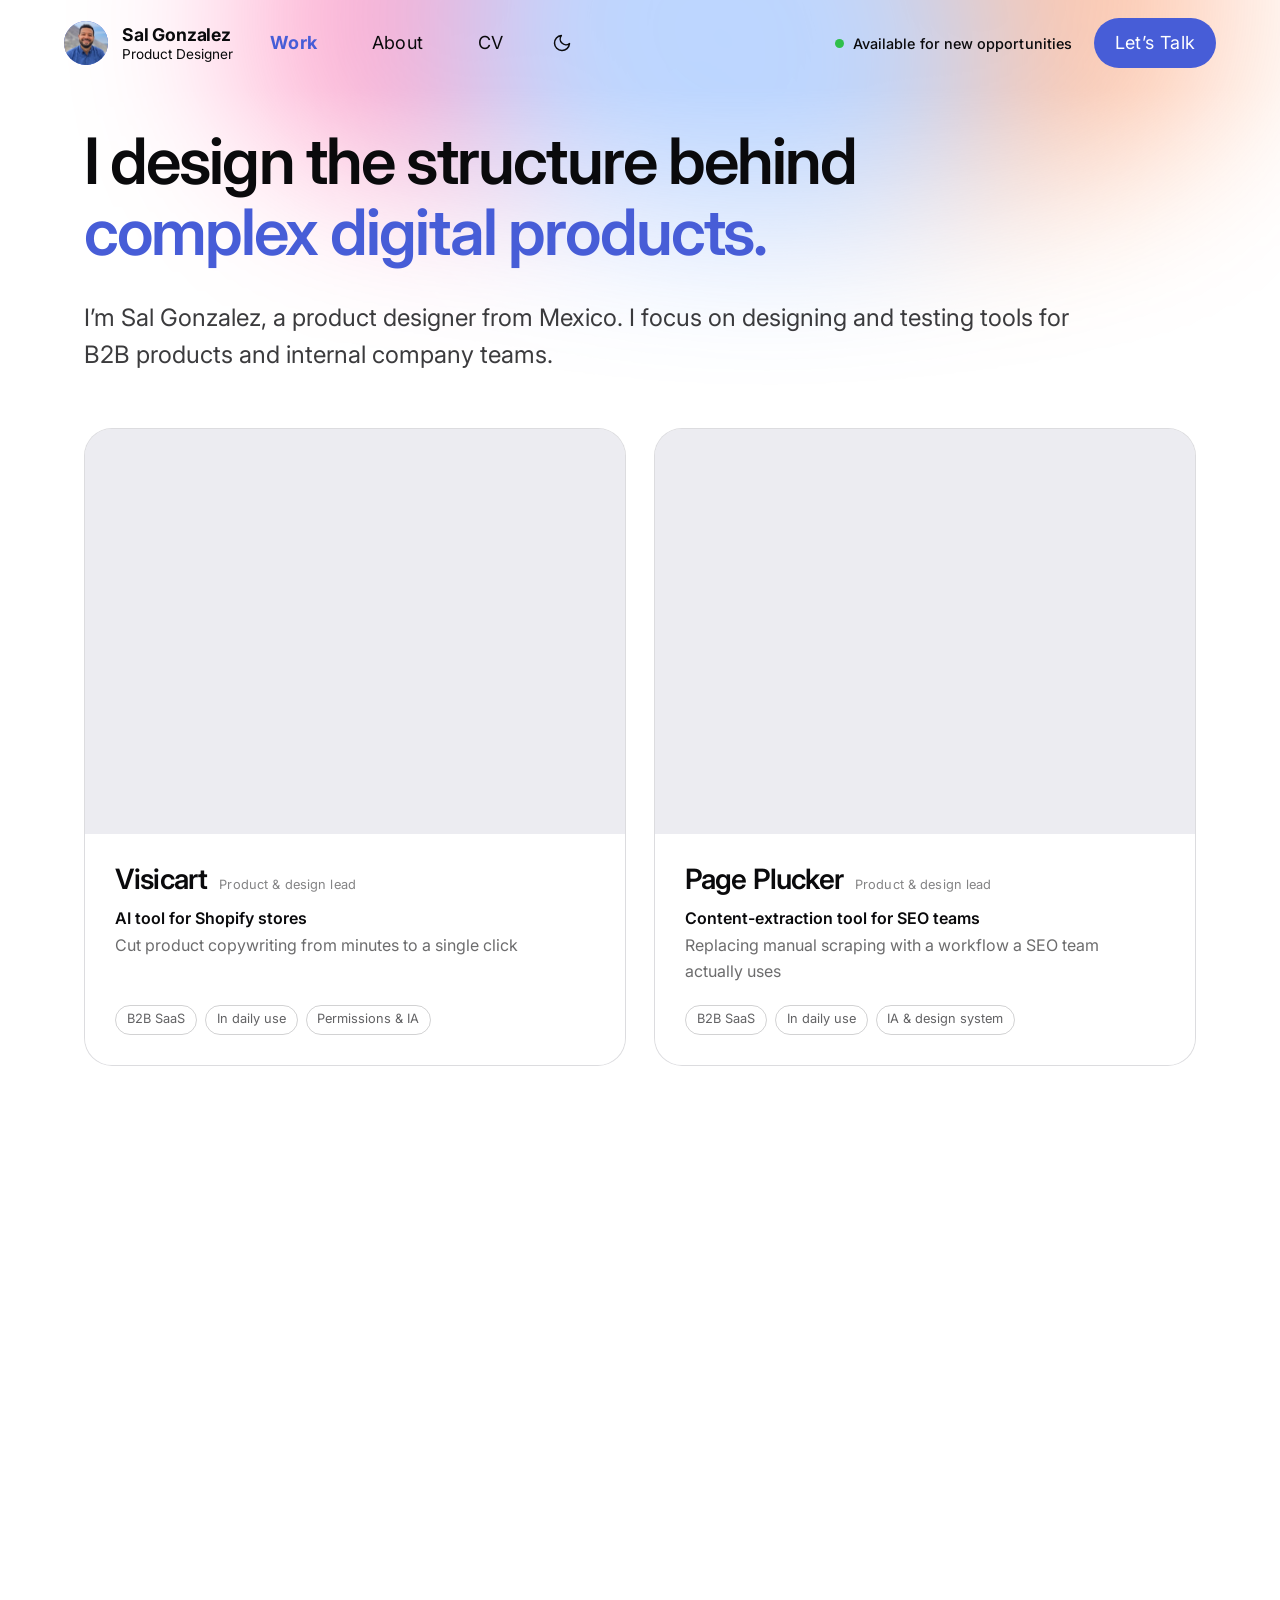
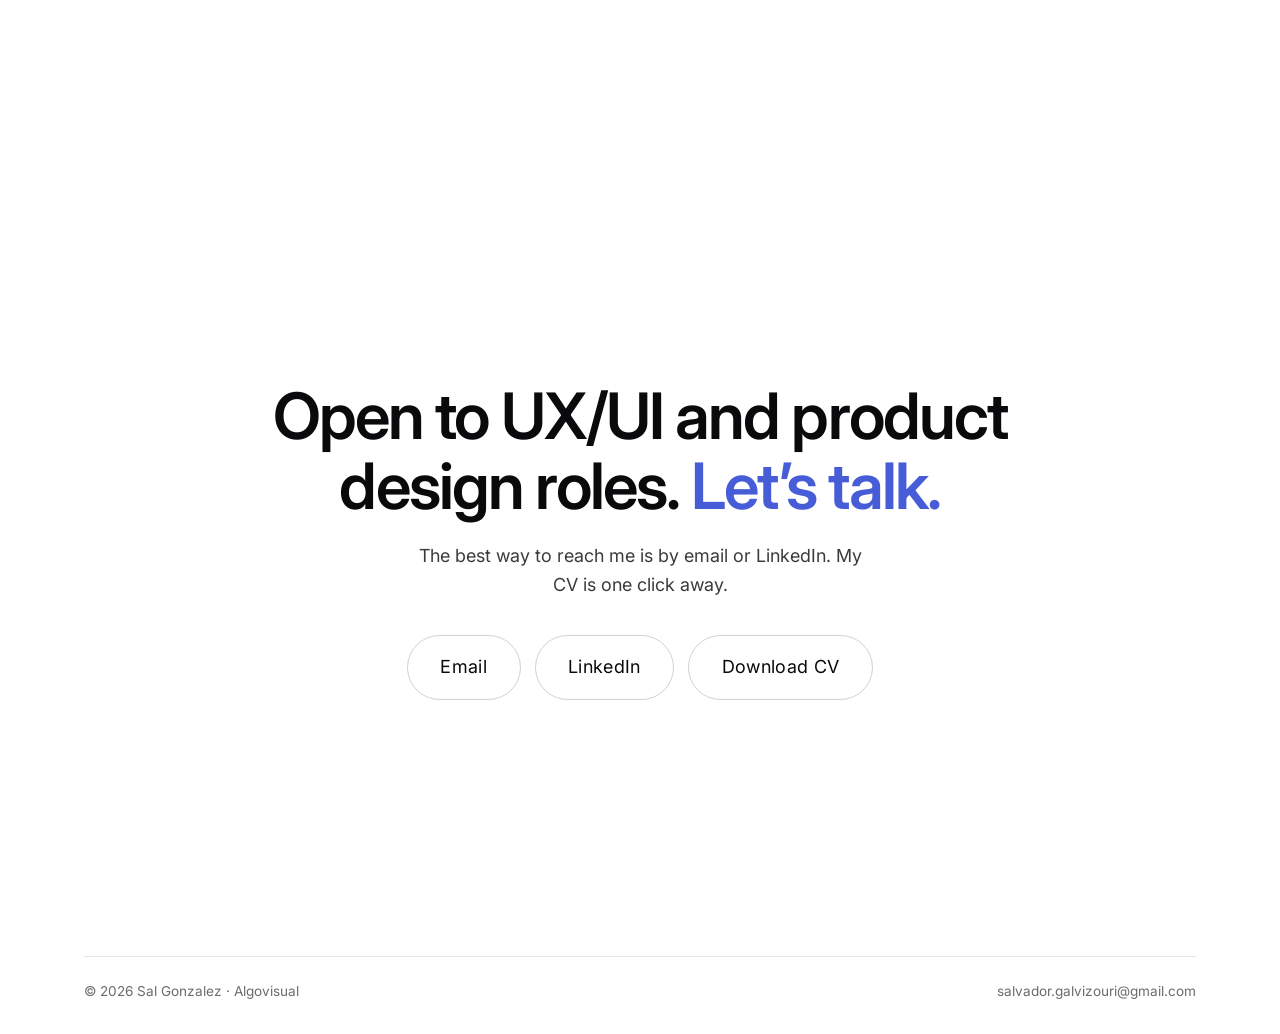
==== commit 5b7fd45c: "Nav: availability status left of Let's Talk; remove hero badge and proof line Co-Authored-By: Claude" ====
--- a/index.html
+++ b/index.html
@@ -22,10 +22,10 @@
 <link rel="preconnect" href="https://fonts.gstatic.com" crossorigin>
 <link href="https://fonts.googleapis.com/css2?family=Inter:wght@400;500;600;700;800&display=swap" rel="stylesheet">
 
-<link rel="stylesheet" href="css/style.css?v=20270106">
-<link rel="stylesheet" href="css/home.css?v=20270106">
-<link rel="stylesheet" href="css/hero-lab.css?v=20270106">
-<script src="js/page-wipe.js?v=20270106"></script>
+<link rel="stylesheet" href="css/style.css?v=20270107">
+<link rel="stylesheet" href="css/home.css?v=20270107">
+<link rel="stylesheet" href="css/hero-lab.css?v=20270107">
+<script src="js/page-wipe.js?v=20270107"></script>
 </head>
 <body data-page="work">
 
@@ -52,7 +52,10 @@
         </svg>
       </button>
     </div>
-    <a class="btn btn-primary nav-cta has-tip has-tip--end" data-tip="Open email app" aria-label="Let&rsquo;s Talk, open email app" href="mailto:salvador.galvizouri@gmail.com">Let&rsquo;s Talk</a>
+    <div class="nav-right">
+      <span class="nav-status"><i class="nav-status__dot" aria-hidden="true"></i>Available for new opportunities</span>
+      <a class="btn btn-primary nav-cta has-tip has-tip--end" data-tip="Open email app" aria-label="Let&rsquo;s Talk, open email app" href="mailto:salvador.galvizouri@gmail.com">Let&rsquo;s Talk</a>
+    </div>
   </nav>
 </div>
 
@@ -65,16 +68,8 @@
       <span class="glow-blob glow-blob--blue"></span>
     </div>
     <div class="container">
-      <div class="hero-badge">
-        <span class="hero-badge__avatar"><img src="assets/images/salvador-gonzalez-avatar.jpg" alt="" width="88" height="88" decoding="async"></span>
-        <span class="hero-badge__text">
-          <strong class="hero-badge__hi">Hey! I&rsquo;m Sal!</strong>
-          <span class="hero-badge__status"><i class="hero-badge__dot" aria-hidden="true"></i>Available for new opportunities</span>
-        </span>
-      </div>
       <h1 class="intro-title" id="intro-title">I design the structure behind <span class="accent">complex digital products.</span></h1>
       <p class="intro-text">I&rsquo;m Sal Gonzalez, a product designer from Mexico. I focus on designing and testing tools for B2B products and internal company teams.</p>
-      <p class="hero-proof">Product and design lead on two B2B tools, both in daily use by an SEO team.</p>
     </div>
   </section>
 
@@ -127,12 +122,12 @@
 </footer>
 
 <script src="https://cdn.jsdelivr.net/npm/gsap@3.13.0/dist/gsap.min.js"></script>
-<script src="js/main.js?v=20270106"></script>
-<script src="js/glow.js?v=20270106"></script>
-<script src="js/cursor.js?v=20270106"></script>
-<script src="js/projects-data.js?v=20270106"></script>
-<script src="js/home.js?v=20270106"></script>
-<script src="js/tech-text.js?v=20270106"></script>
-<script src="js/hero-lab.js?v=20270106"></script>
+<script src="js/main.js?v=20270107"></script>
+<script src="js/glow.js?v=20270107"></script>
+<script src="js/cursor.js?v=20270107"></script>
+<script src="js/projects-data.js?v=20270107"></script>
+<script src="js/home.js?v=20270107"></script>
+<script src="js/tech-text.js?v=20270107"></script>
+<script src="js/hero-lab.js?v=20270107"></script>
 </body>
 </html>
--- a/css/style.css
+++ b/css/style.css
@@ -330,6 +330,34 @@
   flex-shrink: 0;
 }
 
+/* Availability, left of the contact button: a green dot and text, no background. */
+.nav-right { display: flex; align-items: center; gap: 22px; flex-shrink: 0; }
+.nav-status {
+  display: inline-flex;
+  align-items: center;
+  gap: 9px;
+  font-size: 0.9rem;
+  font-weight: 500;
+  letter-spacing: 0.005em;
+  white-space: nowrap;
+  color: var(--fg);
+}
+.nav-status__dot {
+  flex-shrink: 0;
+  width: 9px;
+  height: 9px;
+  border-radius: 50%;
+  background: #2fbf4a;
+  animation: nav-dot 2.4s ease-out infinite;
+}
+@keyframes nav-dot {
+  0%   { box-shadow: 0 0 0 0 rgba(47, 191, 74, 0.55); }
+  70%  { box-shadow: 0 0 0 8px rgba(47, 191, 74, 0); }
+  100% { box-shadow: 0 0 0 0 rgba(47, 191, 74, 0); }
+}
+@media (prefers-reduced-motion: reduce) { .nav-status__dot { animation: none; } }
+@media (max-width: 1040px) { .nav-status { display: none; } }
+
 .theme-toggle {
   display: inline-flex;
   align-items: center;
--- a/css/home.css
+++ b/css/home.css
@@ -8,7 +8,7 @@
   overflow: hidden;
   /* Compact: the nav floats over the top edge and the hero ends early, so the
      start of the work section shows above the fold. */
-  padding-top: calc(var(--nav-h, 80px) + 28px);
+  padding-top: calc(var(--nav-h, 80px) + 40px);
   padding-bottom: clamp(16px, 2.4vw, 32px);
 }
 
@@ -96,101 +96,6 @@
   .glow-blob { animation: none; }
 }
 
-/* ---- Hero badge: slides in once the page has loaded; the avatar pops with a
-   bounce. Pure CSS, delayed so it plays after first paint and page transitions. */
-.hero-badge {
-  display: inline-flex;
-  align-items: center;
-  gap: 18px;
-  max-width: 100%;
-  margin-bottom: clamp(14px, 2vw, 22px);
-  padding: 12px clamp(22px, 3vw, 34px) 12px 14px;
-  color: #ffffff;
-  background: linear-gradient(180deg, #4b5fd9 0%, #2f3fbe 100%);
-  border-radius: var(--radius-pill);
-  box-shadow: 0 14px 34px rgba(var(--accent-rgb), 0.28);
-  animation: badge-in 0.9s var(--ease) 0.5s both;
-}
-
-.hero-badge__avatar {
-  flex-shrink: 0;
-  width: 60px;
-  height: 60px;
-  overflow: hidden;
-  border-radius: 50%;
-  background: #d9d9d9;
-  animation: badge-pop 0.9s cubic-bezier(0.3, 1.5, 0.5, 1) 0.95s both;
-}
-.hero-badge__avatar img {
-  display: block;
-  width: 100%;
-  height: 100%;
-  object-fit: cover;
-  object-position: 50% 25%;
-}
-
-.hero-badge__text { display: flex; flex-direction: column; gap: 4px; min-width: 0; }
-
-.hero-badge__hi {
-  font-family: var(--font-heading);
-  font-size: clamp(1.15rem, 2.2vw, 1.5rem);
-  font-weight: 700;
-  letter-spacing: -0.02em;
-  line-height: 1.1;
-}
-
-.hero-badge__status {
-  display: flex;
-  align-items: center;
-  gap: 8px;
-  font-size: clamp(0.82rem, 1.5vw, 1rem);
-  line-height: 1.25;
-}
-
-.hero-badge__dot {
-  flex-shrink: 0;
-  width: 9px;
-  height: 9px;
-  border-radius: 50%;
-  background: #6ee05c;
-  animation: badge-dot 2.4s ease-out 1.6s infinite;
-}
-
-@keyframes badge-in {
-  from { opacity: 0; transform: translateX(-64px); }
-  to   { opacity: 1; transform: none; }
-}
-@keyframes badge-pop {
-  0%   { transform: scale(0); }
-  55%  { transform: scale(1.22); }
-  75%  { transform: scale(0.92); }
-  100% { transform: scale(1); }
-}
-@keyframes badge-dot {
-  0%   { box-shadow: 0 0 0 0 rgba(110, 224, 92, 0.6); }
-  70%  { box-shadow: 0 0 0 9px rgba(110, 224, 92, 0); }
-  100% { box-shadow: 0 0 0 0 rgba(110, 224, 92, 0); }
-}
-
-/* Reduced motion: no sliding or bouncing, just a soft fade so the badge still
-   arrives instead of being there from the start. */
-@keyframes badge-fade { from { opacity: 0; } to { opacity: 1; } }
-@media (prefers-reduced-motion: reduce) {
-  .hero-badge { animation: badge-fade 0.8s ease 0.5s both; }
-  .hero-badge__avatar, .hero-badge__dot { animation: none; }
-}
-
-/* Safety net (js/main.js): if the browser never started the entrance, show the
-   badge as it is rather than leaving it invisible. */
-.hero-badge.is-static,
-.hero-badge.is-static .hero-badge__avatar,
-.hero-badge.is-static .hero-badge__dot { animation: none; }
-
-@media (max-width: 480px) {
-  .hero-badge { gap: 14px; padding-left: 12px; }
-  .hero-badge__avatar { width: 52px; height: 52px; }
-}
-
 .intro-title {
   max-width: 20ch;
   font-size: clamp(2.1rem, 5.4vw, 4rem);
@@ -596,14 +501,6 @@
   .work-card__img { animation: none; }
 }
 
-/* ---- Hero: proof line and a strip of the four projects --------------------- */
-.hero-proof {
-  max-width: 74ch;
-  margin-top: clamp(14px, 2vw, 22px);
-  font-size: clamp(0.95rem, 1.3vw, 1.05rem);
-  line-height: 1.5;
-  color: var(--fg);
-}
 
 /* Visicart's exported preview video carries a small watermark near its right edge;
    sliding the crop window to the left keeps it out of the frame. */
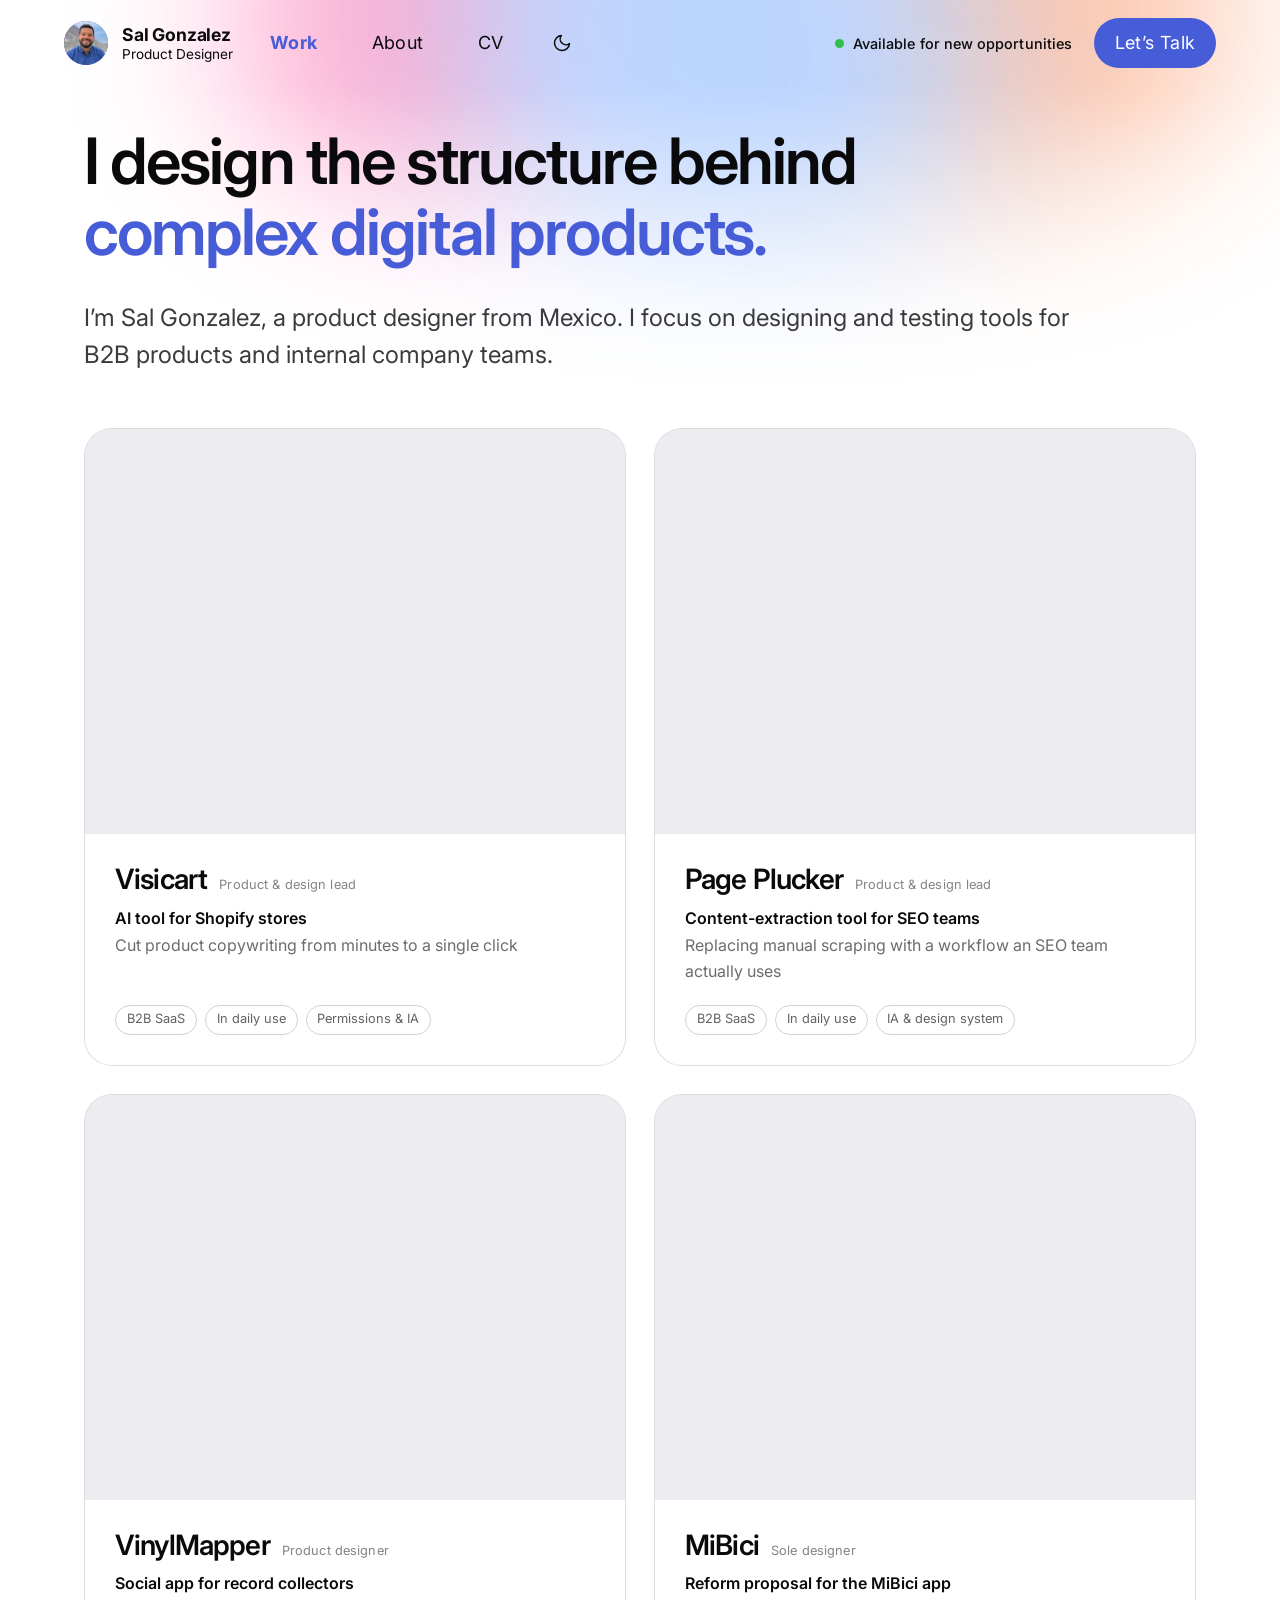
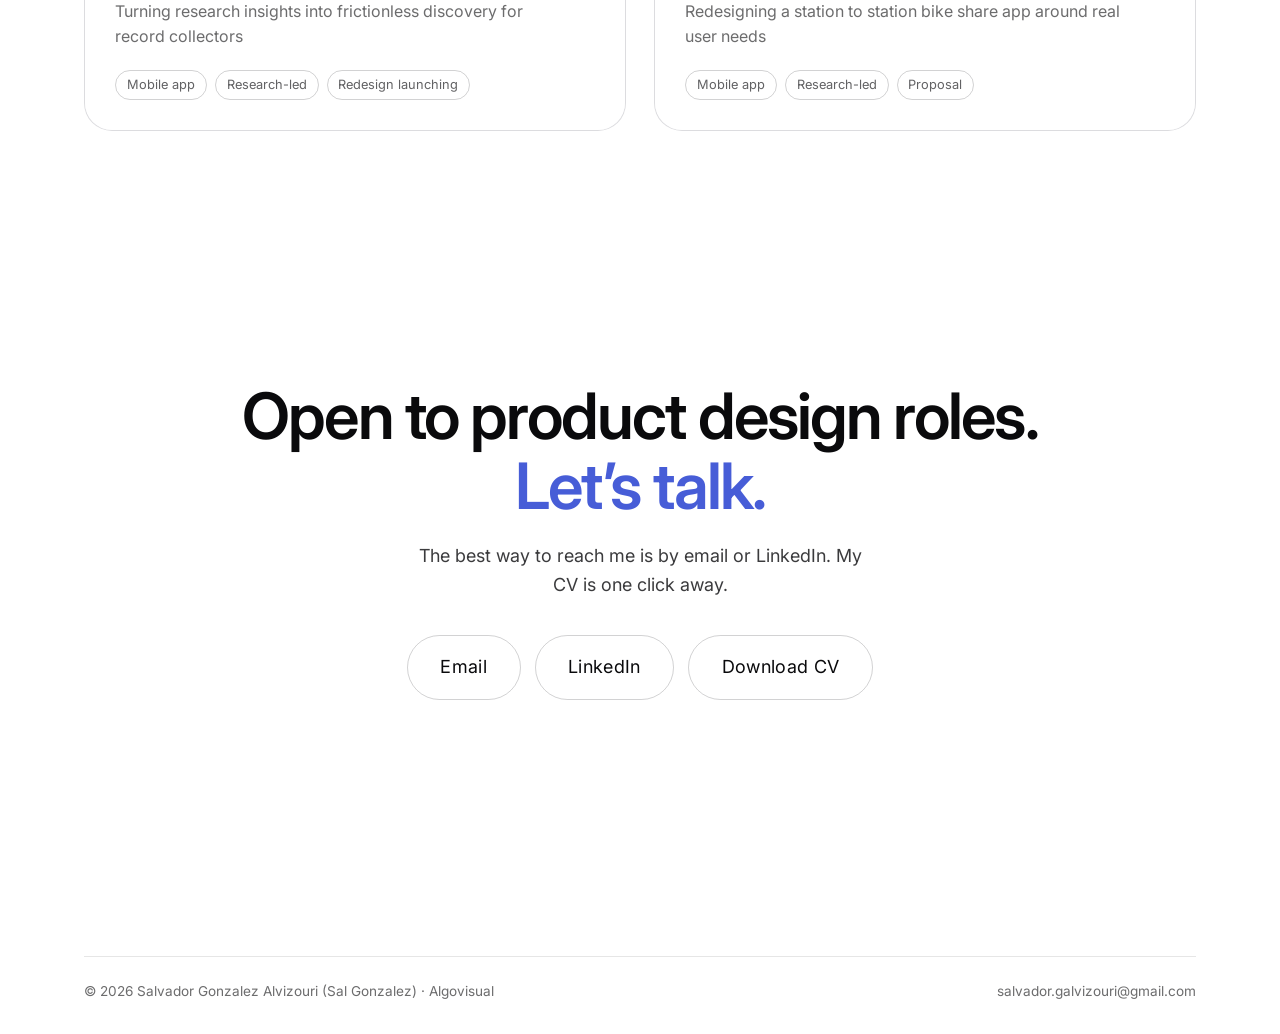
==== commit d2334c47: "Review 2 fixes: one role label per project, product designer positioning, design metrics first, Viny" ====
--- a/index.html
+++ b/index.html
@@ -4,10 +4,10 @@
 <meta charset="UTF-8">
 <meta name="viewport" content="width=device-width, initial-scale=1.0">
 <title>Sal Gonzalez — Product Designer</title>
-<meta name="description" content="Portfolio of Sal Gonzalez, a UX/UI designer for complex digital products: permissions, information architecture and design systems. Four case studies.">
+<meta name="description" content="Portfolio of Sal Gonzalez, a product designer for complex digital products: permissions, information architecture and design systems. Four case studies.">
 <meta property="og:type" content="website">
 <meta property="og:title" content="Sal Gonzalez — Product Designer">
-<meta property="og:description" content="UX/UI designer for complex digital products: permissions, information architecture and design systems. Four case studies.">
+<meta property="og:description" content="Product designer for complex digital products: permissions, information architecture and design systems. Four case studies.">
 <meta property="og:image" content="https://algovisual-mx.github.io/algovisual/assets/og-image.jpg">
 <meta property="og:image:width" content="1200">
 <meta property="og:image:height" content="630">
@@ -22,10 +22,10 @@
 <link rel="preconnect" href="https://fonts.gstatic.com" crossorigin>
 <link href="https://fonts.googleapis.com/css2?family=Inter:wght@400;500;600;700;800&display=swap" rel="stylesheet">
 
-<link rel="stylesheet" href="css/style.css?v=20270107">
-<link rel="stylesheet" href="css/home.css?v=20270107">
-<link rel="stylesheet" href="css/hero-lab.css?v=20270107">
-<script src="js/page-wipe.js?v=20270107"></script>
+<link rel="stylesheet" href="css/style.css?v=20270109">
+<link rel="stylesheet" href="css/home.css?v=20270109">
+<link rel="stylesheet" href="css/hero-lab.css?v=20270109">
+<script src="js/page-wipe.js?v=20270109"></script>
 </head>
 <body data-page="work">
 
@@ -101,7 +101,7 @@
 
   <section class="cta-band">
     <div class="container">
-      <h2 class="cta-title">Open to UX/UI and product design roles. <span class="accent">Let&rsquo;s talk.</span></h2>
+      <h2 class="cta-title">Open to product design roles. <span class="accent">Let&rsquo;s talk.</span></h2>
       <p class="cta-sub">The best way to reach me is by email or LinkedIn. My CV is one click away.</p>
       <div class="cta-actions">
         <a class="btn btn-ghost" href="mailto:salvador.galvizouri@gmail.com">Email</a>
@@ -115,19 +115,19 @@
 <footer class="site-footer">
   <div class="container">
     <div class="footer-bottom">
-      <span>&copy; <span data-year></span> Sal Gonzalez &middot; Algovisual</span>
+      <span>&copy; <span data-year></span> Salvador Gonzalez Alvizouri (Sal Gonzalez) &middot; Algovisual</span>
       <a href="mailto:salvador.galvizouri@gmail.com">salvador.galvizouri@gmail.com</a>
     </div>
   </div>
 </footer>
 
 <script src="https://cdn.jsdelivr.net/npm/gsap@3.13.0/dist/gsap.min.js"></script>
-<script src="js/main.js?v=20270107"></script>
-<script src="js/glow.js?v=20270107"></script>
-<script src="js/cursor.js?v=20270107"></script>
-<script src="js/projects-data.js?v=20270107"></script>
-<script src="js/home.js?v=20270107"></script>
-<script src="js/tech-text.js?v=20270107"></script>
-<script src="js/hero-lab.js?v=20270107"></script>
+<script src="js/main.js?v=20270109"></script>
+<script src="js/glow.js?v=20270109"></script>
+<script src="js/cursor.js?v=20270109"></script>
+<script src="js/projects-data.js?v=20270109"></script>
+<script src="js/home.js?v=20270109"></script>
+<script src="js/tech-text.js?v=20270109"></script>
+<script src="js/hero-lab.js?v=20270109"></script>
 </body>
 </html>
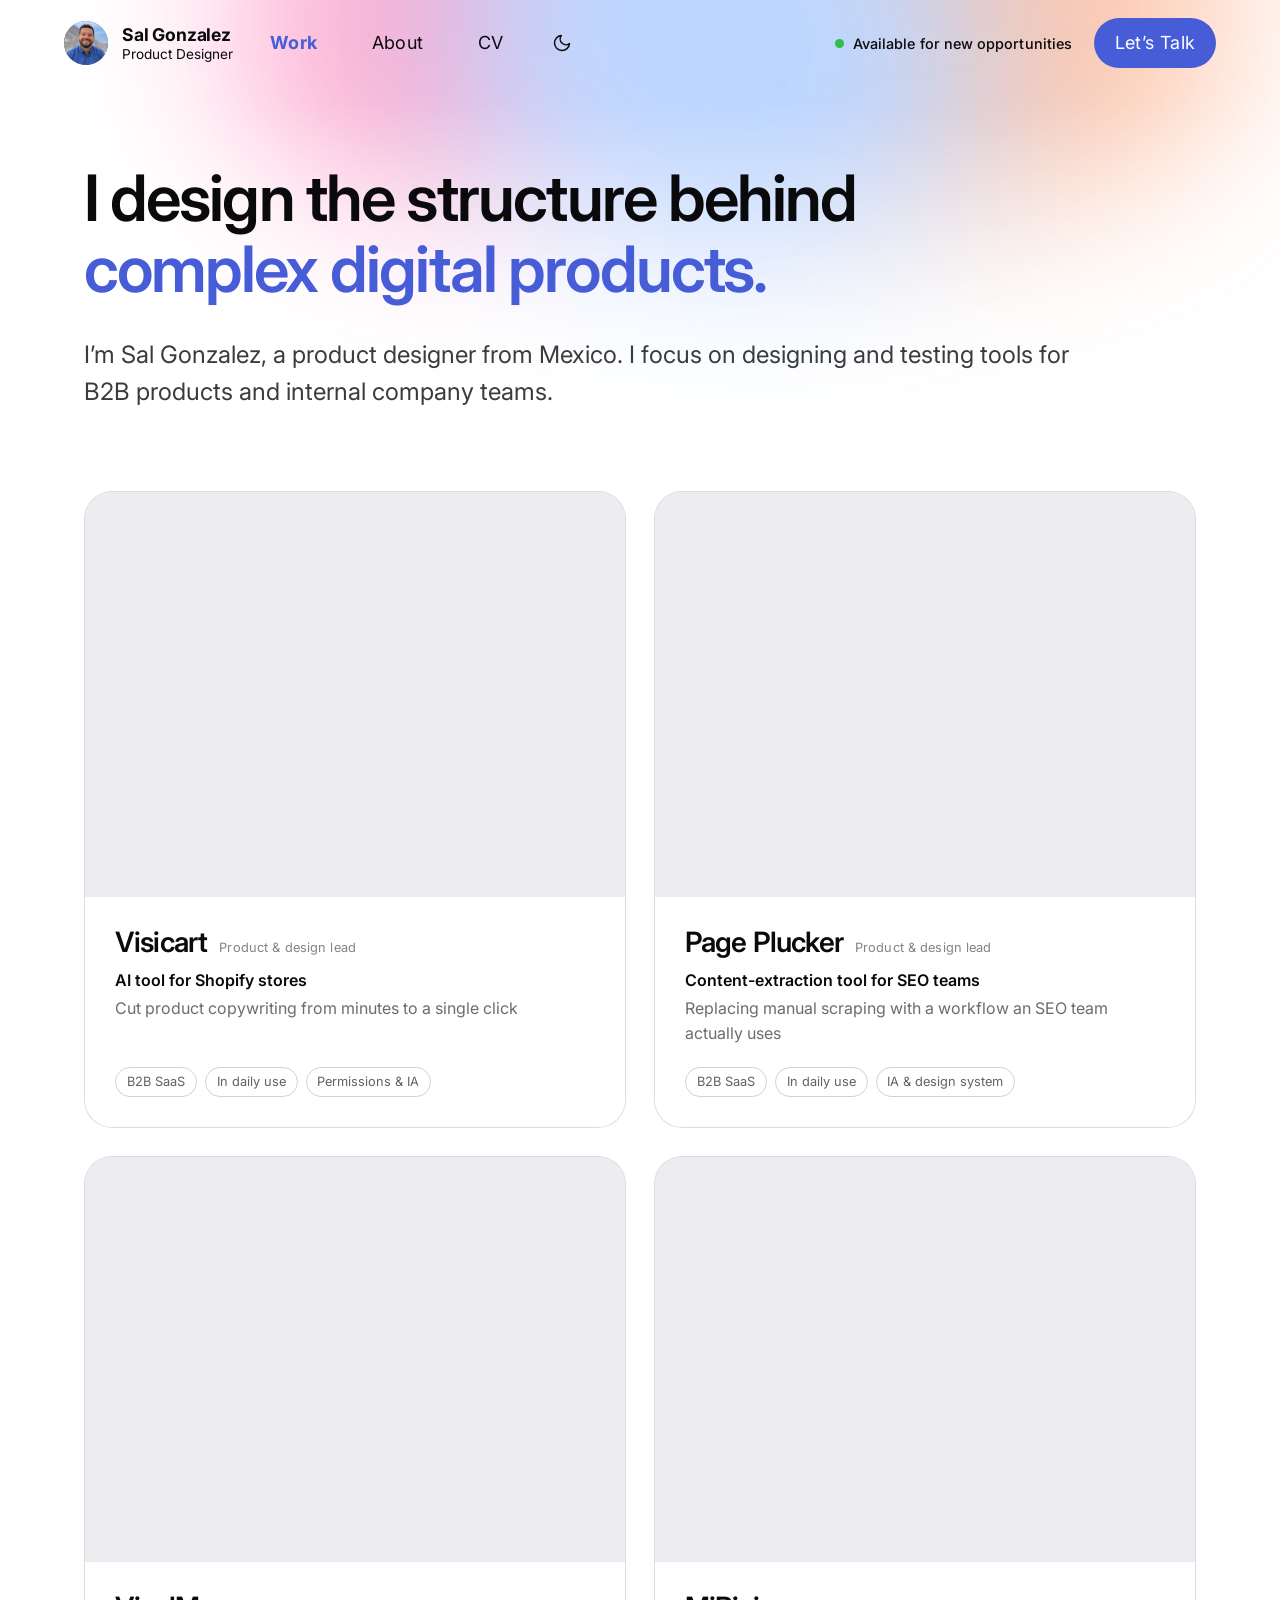
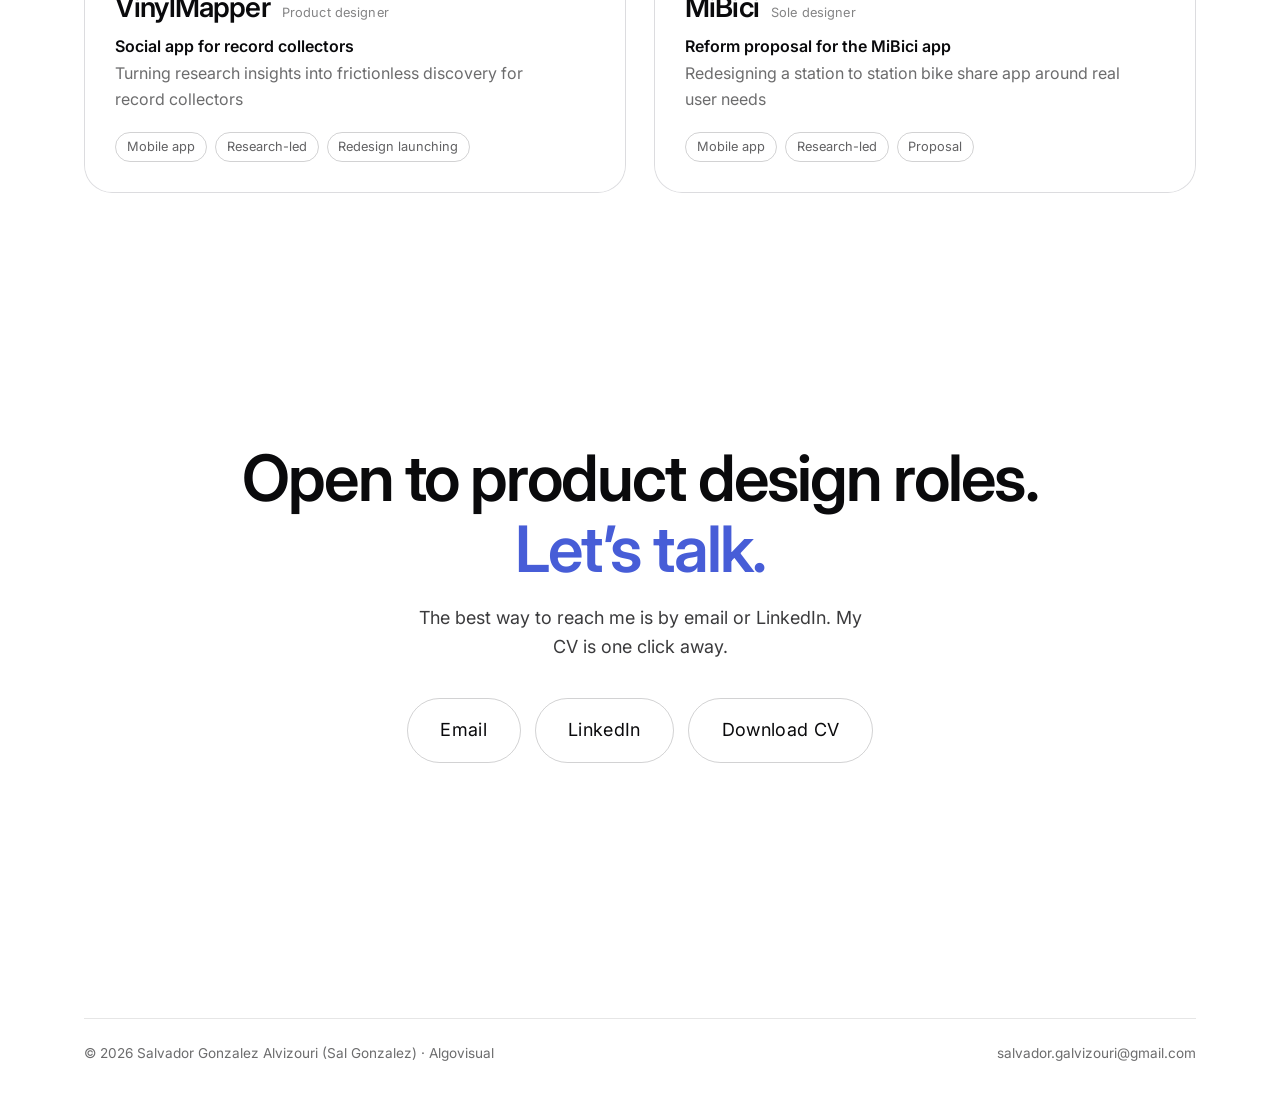
==== commit 0b13db1c: "Home: more breathing room above and below the hero text Co-Authored-By: Claude Sonnet 5.5 <noreply@a" ====
--- a/index.html
+++ b/index.html
@@ -22,10 +22,10 @@
 <link rel="preconnect" href="https://fonts.gstatic.com" crossorigin>
 <link href="https://fonts.googleapis.com/css2?family=Inter:wght@400;500;600;700;800&display=swap" rel="stylesheet">
 
-<link rel="stylesheet" href="css/style.css?v=20270109">
-<link rel="stylesheet" href="css/home.css?v=20270109">
-<link rel="stylesheet" href="css/hero-lab.css?v=20270109">
-<script src="js/page-wipe.js?v=20270109"></script>
+<link rel="stylesheet" href="css/style.css?v=20270110">
+<link rel="stylesheet" href="css/home.css?v=20270110">
+<link rel="stylesheet" href="css/hero-lab.css?v=20270110">
+<script src="js/page-wipe.js?v=20270110"></script>
 </head>
 <body data-page="work">
 
@@ -122,12 +122,12 @@
 </footer>
 
 <script src="https://cdn.jsdelivr.net/npm/gsap@3.13.0/dist/gsap.min.js"></script>
-<script src="js/main.js?v=20270109"></script>
-<script src="js/glow.js?v=20270109"></script>
-<script src="js/cursor.js?v=20270109"></script>
-<script src="js/projects-data.js?v=20270109"></script>
-<script src="js/home.js?v=20270109"></script>
-<script src="js/tech-text.js?v=20270109"></script>
-<script src="js/hero-lab.js?v=20270109"></script>
+<script src="js/main.js?v=20270110"></script>
+<script src="js/glow.js?v=20270110"></script>
+<script src="js/cursor.js?v=20270110"></script>
+<script src="js/projects-data.js?v=20270110"></script>
+<script src="js/home.js?v=20270110"></script>
+<script src="js/tech-text.js?v=20270110"></script>
+<script src="js/hero-lab.js?v=20270110"></script>
 </body>
 </html>
--- a/css/home.css
+++ b/css/home.css
@@ -8,8 +8,8 @@
   overflow: hidden;
   /* Compact: the nav floats over the top edge and the hero ends early, so the
      start of the work section shows above the fold. */
-  padding-top: calc(var(--nav-h, 80px) + 40px);
-  padding-bottom: clamp(16px, 2.4vw, 32px);
+  padding-top: calc(var(--nav-h, 80px) + clamp(48px, 6vw, 80px));
+  padding-bottom: clamp(32px, 4.4vw, 64px);
 }
 
 .intro .container {
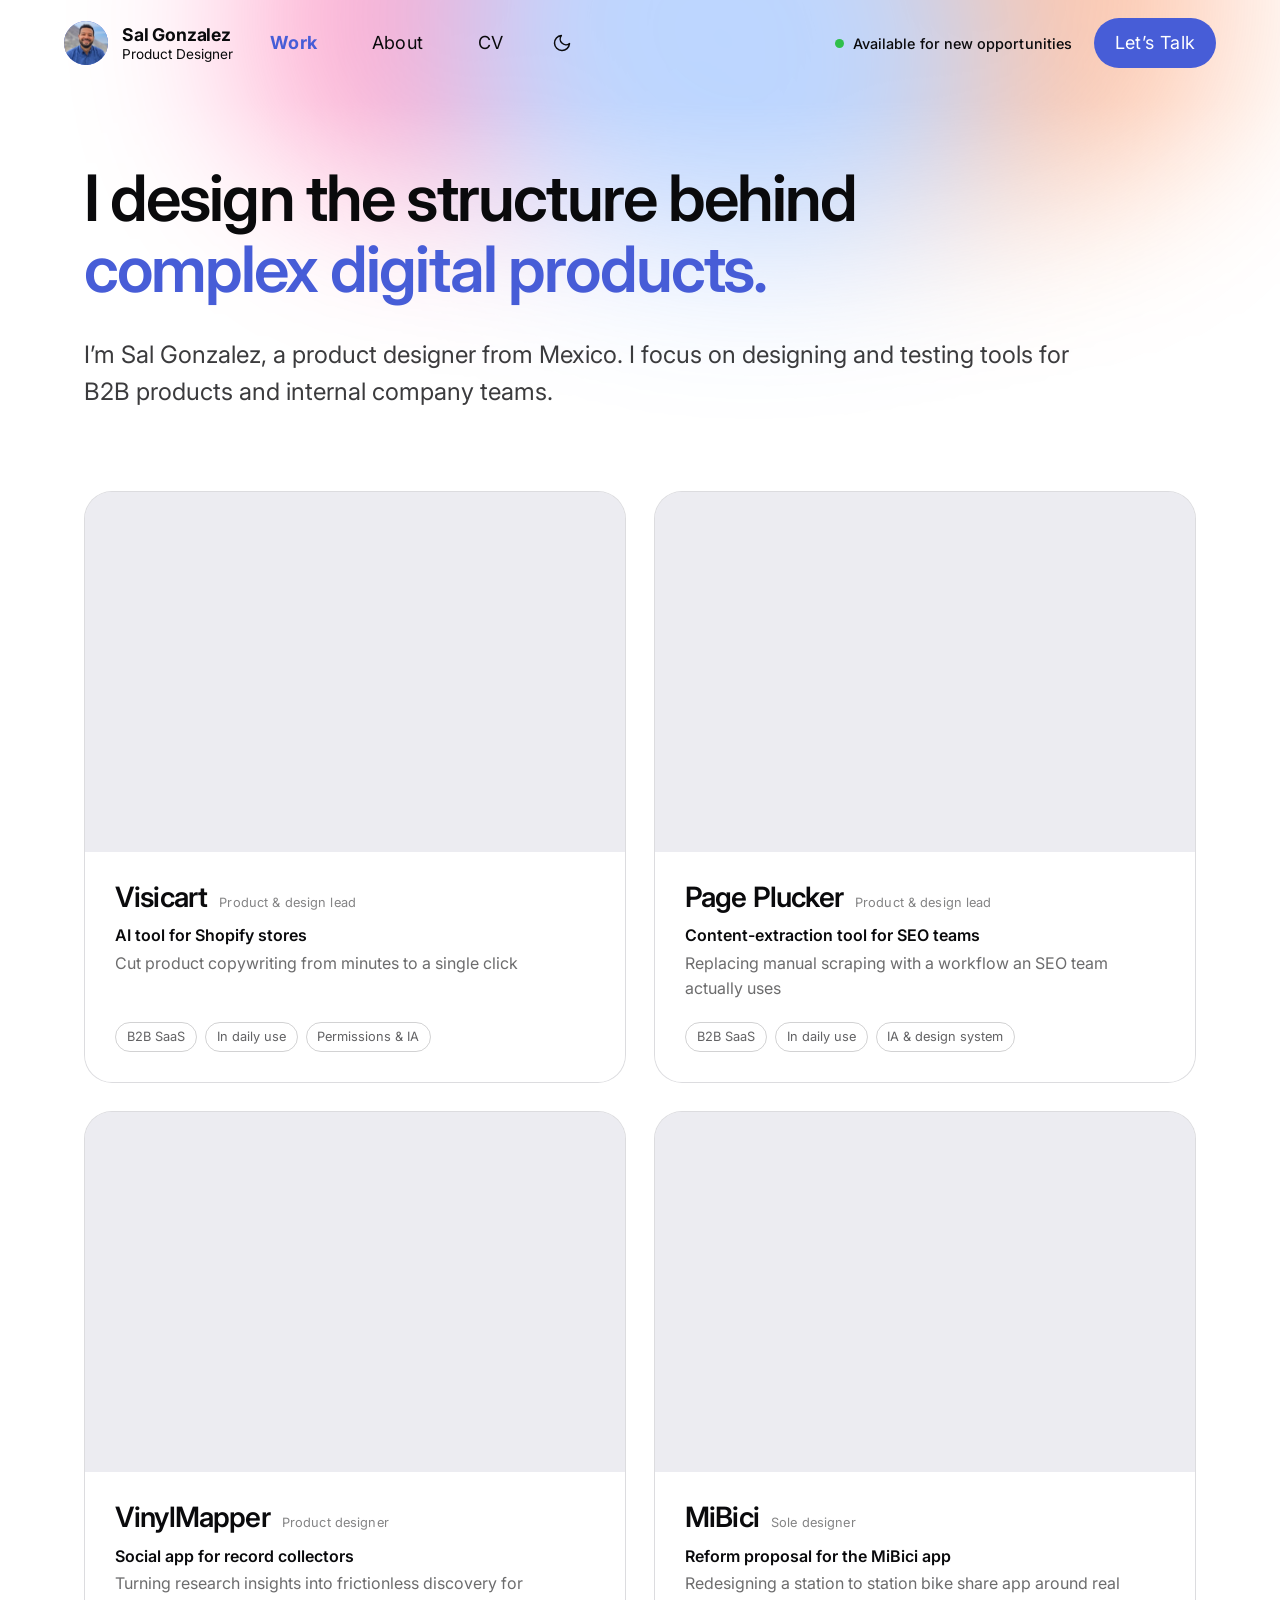
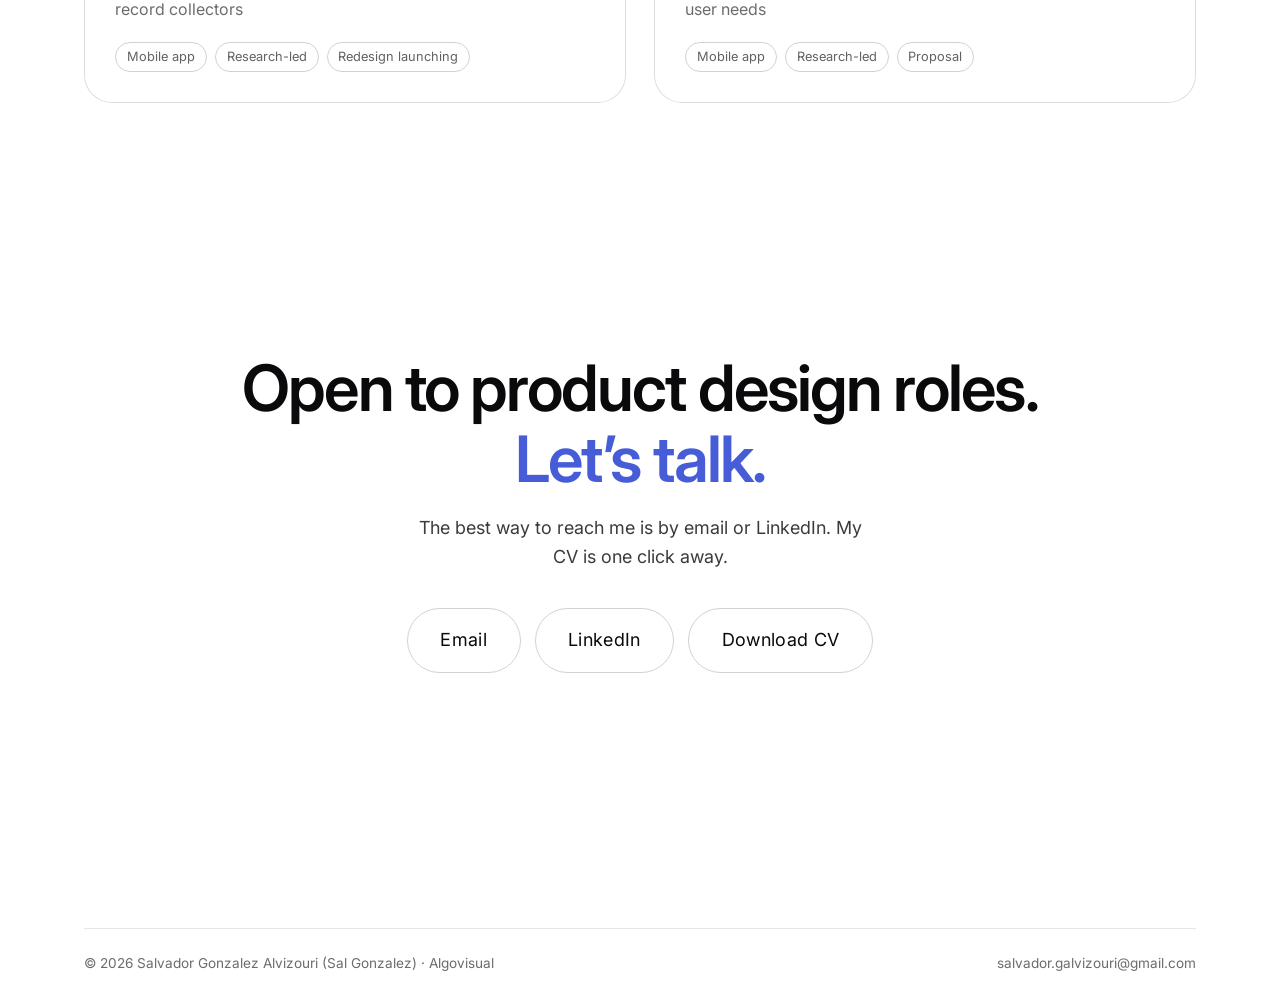
==== commit 8f4dbeab: "Home cards: shorter thumbnails (3:2) Co-Authored-By: Claude Sonnet 5.5 <noreply@anthropic.com>" ====
--- a/index.html
+++ b/index.html
@@ -22,10 +22,10 @@
 <link rel="preconnect" href="https://fonts.gstatic.com" crossorigin>
 <link href="https://fonts.googleapis.com/css2?family=Inter:wght@400;500;600;700;800&display=swap" rel="stylesheet">
 
-<link rel="stylesheet" href="css/style.css?v=20270110">
-<link rel="stylesheet" href="css/home.css?v=20270110">
-<link rel="stylesheet" href="css/hero-lab.css?v=20270110">
-<script src="js/page-wipe.js?v=20270110"></script>
+<link rel="stylesheet" href="css/style.css?v=20270111">
+<link rel="stylesheet" href="css/home.css?v=20270111">
+<link rel="stylesheet" href="css/hero-lab.css?v=20270111">
+<script src="js/page-wipe.js?v=20270111"></script>
 </head>
 <body data-page="work">
 
@@ -122,12 +122,12 @@
 </footer>
 
 <script src="https://cdn.jsdelivr.net/npm/gsap@3.13.0/dist/gsap.min.js"></script>
-<script src="js/main.js?v=20270110"></script>
-<script src="js/glow.js?v=20270110"></script>
-<script src="js/cursor.js?v=20270110"></script>
-<script src="js/projects-data.js?v=20270110"></script>
-<script src="js/home.js?v=20270110"></script>
-<script src="js/tech-text.js?v=20270110"></script>
-<script src="js/hero-lab.js?v=20270110"></script>
+<script src="js/main.js?v=20270111"></script>
+<script src="js/glow.js?v=20270111"></script>
+<script src="js/cursor.js?v=20270111"></script>
+<script src="js/projects-data.js?v=20270111"></script>
+<script src="js/home.js?v=20270111"></script>
+<script src="js/tech-text.js?v=20270111"></script>
+<script src="js/hero-lab.js?v=20270111"></script>
 </body>
 </html>
--- a/css/home.css
+++ b/css/home.css
@@ -398,7 +398,7 @@
 
 .work-card__media {
   position: relative;
-  aspect-ratio: 4 / 3;
+  aspect-ratio: 3 / 2;
   overflow: hidden;
   background: var(--bg-elev-2);
 }
